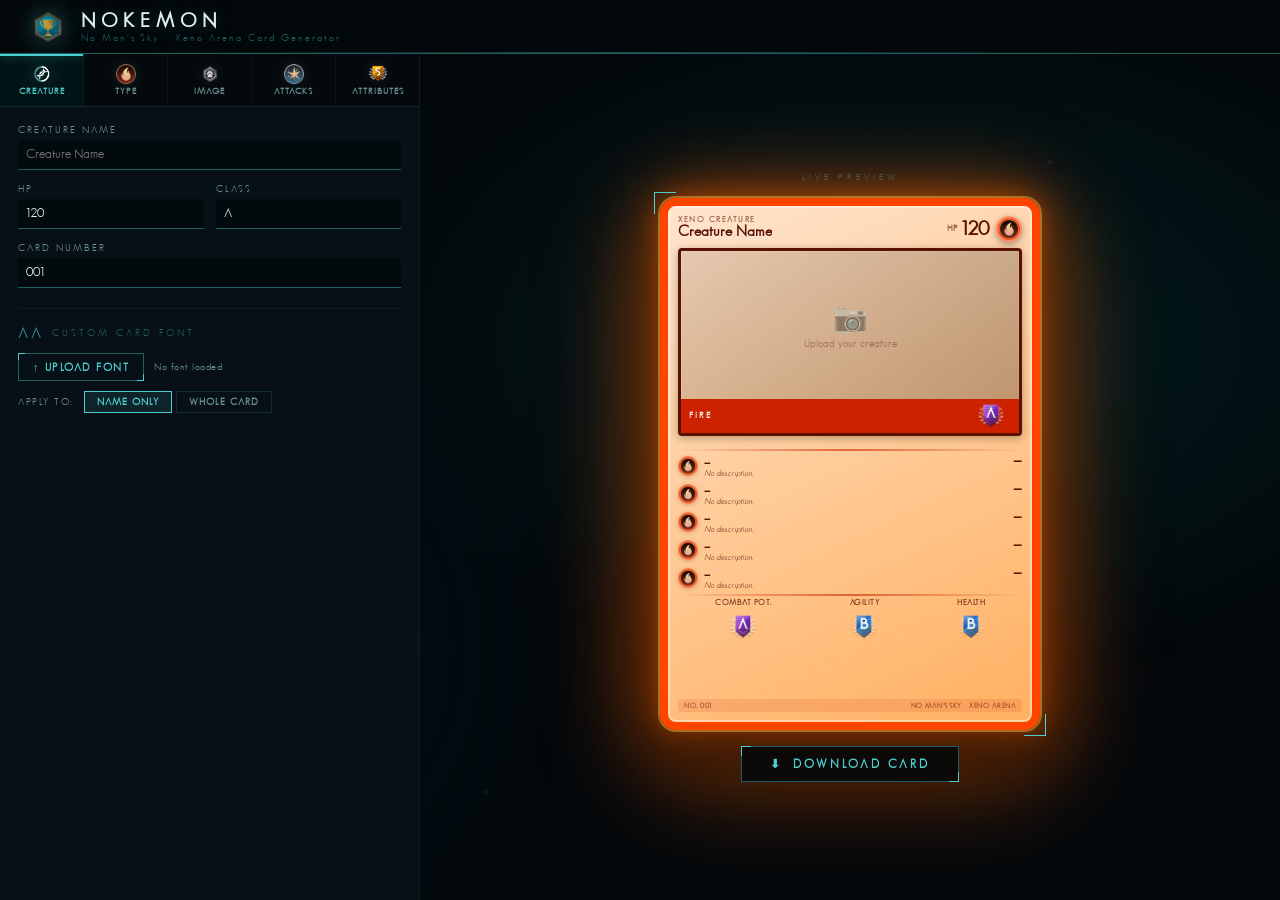
==== index.html @ 2300bbd3 "0.1 Release" ====
<!DOCTYPE html>
<html lang="en">

<head>
  <meta charset="UTF-8">
  <meta name="viewport" content="width=device-width, initial-scale=1.0">
  <title>Nokemon — NMS Xeno Arena Card Generator</title>
  <meta name="description"
    content="Generate custom Pokémon-style combat cards for No Man's Sky creatures. Inspired by the Xeno Arena update.">
  <link rel="icon" href="icons/logo.png" type="image/png">
  <link rel="stylesheet" href="style.css">
</head>

<body>

  <!-- ── Header ─────────────────────────────────────── -->
  <header class="app-header">
    <div class="header-inner">
      <div class="header-brand">
        <img src="icons/logo.png" alt="Nokemon Logo" class="brand-logo">
        <div class="brand-text">
          <h1 class="brand-title">NOKEMON</h1>
          <p class="brand-sub">No Man's Sky · Xeno Arena Card Generator</p>
        </div>
      </div>
    </div>
  </header>

  <!-- ── Main ──────────────────────────────────────── -->
  <main class="app-main">

    <!-- ========== LEFT: EDITOR ========== -->
    <div class="editor-area">

      <!-- NMS-style horizontal tab bar -->
      <nav class="editor-tabs" id="editor-tabs">
        <button class="tab-btn active" data-tab="info">
          <img src="icons/genes.png" alt="Creature" class="tab-icon"><span>Creature</span>
        </button>
        <button class="tab-btn" data-tab="type">
          <img src="icons/fire.avif" alt="Type" class="tab-icon"><span>Type</span>
        </button>
        <button class="tab-btn" data-tab="image">
          <img src="icons/paw.webp" alt="Image" class="tab-icon"><span>Image</span>
        </button>
        <button class="tab-btn" data-tab="attacks">
          <img src="icons/attack_normal.avif" alt="Attacks" class="tab-icon"><span>Attacks</span>
        </button>
        <button class="tab-btn" data-tab="attrs">
          <img src="classes/CLASS.S.webp" alt="Attributes" class="tab-icon"><span>Attributes</span>
        </button>
      </nav>

      <!-- Tab content area -->
      <div class="editor-content">

        <!-- ── TAB: Creature Info ── -->
        <div class="tab-panel active" id="tab-info">
          <div class="form-group">
            <label for="inp-name">Creature Name</label>
            <input type="text" id="inp-name" placeholder="Creature Name" maxlength="22">
          </div>
          <div class="form-row">
            <div class="form-group">
              <label for="inp-hp">HP</label>
              <input type="number" id="inp-hp" min="10" max="999" value="120">
            </div>
            <div class="form-group">
              <label for="inp-rarity">Class</label>
              <select id="inp-rarity">
                <option value="1">Cz</option>
                <option value="2">B</option>
                <option value="3" selected>A</option>
                <option value="4">S</option>
              </select>
            </div>
          </div>
          <div class="form-group">
            <label for="inp-number">Card Number</label>
            <input type="text" id="inp-number" placeholder="001" maxlength="6" value="001">
          </div>

          <!-- Custom Font -->
          <div class="font-section">
            <div class="font-section-title">
              <span>Aa</span> Custom Card Font
            </div>
            <div class="font-upload-row">
              <input type="file" id="inp-font" accept=".ttf,.otf,.woff,.woff2" hidden>
              <button class="font-upload-btn" id="btn-font-upload">
                ↑ Upload Font
              </button>
              <span class="font-name-display" id="font-name-display">No font loaded</span>
            </div>
            <div class="font-scope-row">
              <label class="font-scope-label">Apply to:</label>
              <div class="font-scope-btns">
                <button class="scope-btn active" data-scope="name" id="scope-name">Name only</button>
                <button class="scope-btn" data-scope="card" id="scope-card">Whole card</button>
              </div>
            </div>
            <button class="font-clear-btn" id="btn-font-clear" style="display:none">✕ Remove font</button>
          </div>
        </div>

        <!-- ── TAB: Type ── -->
        <div class="tab-panel" id="tab-type">
          <p class="tab-hint">Select the creature's environment type. This changes the card's color scheme.</p>
          <div class="type-grid" id="type-grid"><!-- filled by JS --></div>
        </div>

        <!-- ── TAB: Image & Flavor ── -->
        <div class="tab-panel" id="tab-image">
          <div class="image-drop-zone" id="image-drop-zone">
            <input type="file" id="inp-image" accept="image/*" hidden>
            <div class="drop-placeholder" id="drop-placeholder">
              <div class="drop-icon">📷</div>
              <p>Click to upload<br><span>JPG · PNG · WEBP</span></p>
            </div>
            <img id="drop-preview" class="drop-img-preview" style="display:none" alt="Creature">
          </div>
          <button class="btn-secondary" id="btn-remove-img" style="display:none; margin-top:8px">✕ Remove Image</button>

          <div class="form-row" id="art-style-row" style="display:none; margin-top:16px;">
            <div class="form-group" style="margin:0;">
              <label for="inp-img-style">Art Style</label>
              <select id="inp-img-style">
                <option value="normal">Normal (Cropped)</option>
                <option value="fit">Fit Whole Image</option>
                <option value="full">Full Card Art</option>
              </select>
            </div>
          </div>

          <div class="form-group" style="margin-top:16px">
            <label for="inp-flavor">Flavor Text</label>
            <textarea id="inp-flavor" rows="3" maxlength="110"
              placeholder="A creature of immense power, born from the cosmos..."></textarea>
            <div class="char-counter" id="flavor-counter">0 / 110</div>
          </div>
        </div>

        <!-- ── TAB: Attacks ── -->
        <div class="tab-panel" id="tab-attacks">
          <div id="attacks-editor"><!-- filled by JS --></div>
        </div>

        <!-- ── TAB: Attributes ── -->
        <div class="tab-panel" id="tab-attrs">
          <p class="tab-hint">Rate each attribute using the NMS class system.</p>
          <div id="attributes-editor"><!-- filled by JS --></div>
        </div>

      </div><!-- /editor-content -->
    </div><!-- /editor-area -->

    <!-- ========== RIGHT: PREVIEW ========== -->
    <section class="preview-panel">
      <div class="preview-sticky">
        <div class="preview-label">Live Preview</div>

        <div class="card-wrapper">
          <div class="card" id="card" data-type="fuego">
            <img id="card-full-bg" class="card-full-bg" src="" style="display:none" alt="">
            <div class="card-full-overlay"></div>
            <div class="card-shine"></div>

            <div class="card-header">
              <div class="card-name-block">
                <div class="card-stage">XENO CREATURE</div>
                <div class="card-name" id="prev-name">Creature Name</div>
              </div>
              <div class="card-hp-block">
                <span class="hp-label">HP</span>
                <span class="hp-value" id="prev-hp">120</span>
                <div class="card-type-badge" id="prev-type-icon">
                  <img src="icons/fire.avif" alt="FIRE" class="type-badge-img">
                </div>
              </div>
            </div>

            <div class="card-illus-frame">
              <div class="card-illus-inner" id="prev-illus">
                <div class="illus-empty">
                  <span>📷</span>
                  <p>Upload your creature</p>
                </div>
              </div>
              <div class="illus-caption">
                <span class="illus-type-tag" id="prev-type-tag">FIRE</span>
                <span class="illus-rarity-tag rating-a" id="prev-rarity-tag">A</span>
              </div>
            </div>

            <div class="card-flavor" id="prev-flavor">...
            </div>

            <div class="card-hr"></div>

            <div class="card-attacks" id="prev-attacks"><!-- filled by JS --></div>

            <div class="card-hr"></div>

            <div class="card-attrs">
              <div class="card-attr-item">
                <span class="attr-label">COMBAT POT.</span>
                <span class="attr-rating rating-a" id="prev-combat">A</span>
              </div>
              <div class="card-attr-item">
                <span class="attr-label">AGILITY</span>
                <span class="attr-rating rating-b" id="prev-agility">B</span>
              </div>
              <div class="card-attr-item">
                <span class="attr-label">HEALTH</span>
                <span class="attr-rating rating-b" id="prev-health">B</span>
              </div>
            </div>

            <div class="card-footer">
              <span class="footer-num">No. <span id="prev-num">001</span></span>
              <span class="footer-brand">NO MAN'S SKY · XENO ARENA</span>
            </div>

          </div>
        </div>

        <button class="btn-download" id="btn-download">
          <span>⬇</span> Download Card
        </button>
      </div>
    </section>

  </main>

  <script src="https://html2canvas.hertzen.com/dist/html2canvas.min.js"></script>
  <script src="assets.js"></script>
  <script src="script.js"></script>
</body>

</html>
---- style.css ----
/* ============================================================
   NOKEMON — NMS Xeno Arena Card Generator
   style.css
   ============================================================ */
@font-face {
  font-family: 'NMSGeo';
  src: url('NMSGeoSans_Kerned.ttf') format('truetype');
  font-weight: normal;
  font-style: normal;
}

/* NMSGeoSans is the sole font — no external imports needed */

*,
*::before,
*::after {
  box-sizing: border-box;
  margin: 0;
  padding: 0;
}

:root {
  --bg: #03080b;
  --panel: rgba(8, 18, 24, 0.92);
  --input-bg: rgba(4, 10, 14, 0.95);
  --row-hover: rgba(0, 200, 200, 0.04);
  --teal: #4dcfcf;
  --teal-dim: #1e6060;
  --teal-glow: rgba(77, 207, 207, 0.2);
  --gold: #d4a017;
  --white: #e0f0f0;
  --dim: #6a9090;
  --red: #cc3333;
  --orange: #d47820;
  --border: rgba(77, 207, 207, 0.15);
  --border2: rgba(77, 207, 207, 0.07);
}

html,
body {
  height: 100%;
  overflow: hidden;
  font-family: 'NMSGeo', sans-serif;
  background: var(--bg);
  color: var(--white);
}

/* ── Ambient background ───────────────────────────────── */
body::before {
  content: '';
  position: fixed;
  inset: 0;
  z-index: 0;
  pointer-events: none;
  background:
    radial-gradient(ellipse 65% 55% at 72% 38%, rgba(0, 70, 70, 0.35) 0%, transparent 70%),
    radial-gradient(ellipse 45% 65% at 18% 72%, rgba(0, 30, 55, 0.4) 0%, transparent 60%);
}

body::after {
  content: '';
  position: fixed;
  inset: 0;
  z-index: 0;
  pointer-events: none;
  background-image:
    radial-gradient(circle 2px at 14% 33%, rgba(77, 207, 207, 0.22) 0%, transparent 100%),
    radial-gradient(circle 3px at 82% 18%, rgba(77, 207, 207, 0.14) 0%, transparent 100%),
    radial-gradient(circle 2px at 60% 73%, rgba(212, 160, 23, 0.18) 0%, transparent 100%),
    radial-gradient(circle 4px at 38% 88%, rgba(77, 207, 207, 0.1) 0%, transparent 100%);
}

/* ══════════════════════════════════════════════════════════
   HEADER  (fixed, 54px)
   ══════════════════════════════════════════════════════════ */
.app-header {
  position: fixed;
  top: 0;
  left: 0;
  right: 0;
  height: 54px;
  z-index: 500;
  background: rgba(3, 8, 11, 0.97);
  border-bottom: 1px solid var(--teal-dim);
  backdrop-filter: blur(12px);
  display: flex;
  align-items: center;
}

.app-header::after {
  content: '';
  position: absolute;
  bottom: 0;
  left: 0;
  right: 0;
  height: 1px;
  background: linear-gradient(90deg, transparent 10%, var(--teal) 50%, transparent 90%);
  opacity: 0.35;
}

.header-inner {
  width: 100%;
  max-width: 1600px;
  margin: 0 auto;
  padding: 0 28px;
  display: flex;
  align-items: center;
  gap: 16px;
}

.header-brand {
  display: flex;
  align-items: center;
  gap: 14px;
}

.brand-logo {
  height: 36px;
  width: auto;
  object-fit: contain;
  filter: drop-shadow(0 0 12px rgba(77, 207, 207, 0.4));
  transition: transform 0.3s, filter 0.3s;
}

.brand-logo:hover {
  transform: scale(1.05);
  filter: drop-shadow(0 0 20px rgba(77, 207, 207, 0.7));
}

.brand-title {
  font-family: 'NMSGeo', sans-serif;
  font-size: 20px;
  font-weight: 900;
  letter-spacing: 6px;
  color: var(--white);
  text-shadow: 0 0 18px rgba(77, 207, 207, 0.3);
}

.brand-sub {
  font-family: 'NMSGeo', sans-serif;
  font-size: 10px;
  letter-spacing: 2px;
  color: var(--teal-dim);
  margin-top: 2px;
}

/* ══════════════════════════════════════════════════════════
   APP LAYOUT  — fills viewport below header, no scroll
   ══════════════════════════════════════════════════════════ */
.app-main {
  position: fixed;
  top: 54px;
  left: 0;
  right: 0;
  bottom: 0;
  display: grid;
  grid-template-columns: 420px 1fr;
  overflow: hidden;
  z-index: 1;
}

/* ══════════════════════════════════════════════════════════
   EDITOR AREA  (left column, full height)
   ══════════════════════════════════════════════════════════ */
.editor-area {
  display: flex;
  flex-direction: column;
  height: 100%;
  overflow: hidden;
  border-right: 1px solid var(--border2);
  background: var(--panel);
  backdrop-filter: blur(8px);
}

/* ── Tab Bar  (NMS nav style) ──────────────────────────── */
.editor-tabs {
  display: flex;
  flex-shrink: 0;
  background: rgba(3, 8, 11, 0.8);
  border-bottom: 1px solid var(--border);
}

.tab-btn {
  flex: 1;
  display: flex;
  flex-direction: column;
  align-items: center;
  gap: 3px;
  padding: 10px 4px;
  background: transparent;
  border: none;
  border-right: 1px solid var(--border2);
  color: var(--dim);
  cursor: pointer;
  font-family: 'NMSGeo', sans-serif;
  font-size: 9px;
  font-weight: 600;
  letter-spacing: 1px;
  text-transform: uppercase;
  position: relative;
  transition: background 0.15s, color 0.15s;
}

.tab-btn:last-child {
  border-right: none;
}

.tab-icon {
  width: 20px;
  height: 20px;
  object-fit: contain;
  filter: drop-shadow(0 0 6px rgba(255, 255, 255, 0.1));
  transition: filter 0.15s;
}

.tab-btn:hover .tab-icon {
  filter: brightness(1.2) drop-shadow(0 0 8px rgba(77, 207, 207, 0.3));
}

.tab-btn.active .tab-icon {
  filter: brightness(1.3) drop-shadow(0 0 10px rgba(77, 207, 207, 0.5));
}

/* Active top-bar indicator */
.tab-btn::after {
  content: '';
  position: absolute;
  top: 0;
  left: 0;
  right: 0;
  height: 2px;
  background: transparent;
  transition: background 0.2s, box-shadow 0.2s;
}

.tab-btn:hover {
  background: rgba(77, 207, 207, 0.04);
  color: var(--white);
}

.tab-btn.active {
  color: var(--teal);
  background: rgba(0, 50, 55, 0.25);
}

.tab-btn.active::after {
  background: var(--teal);
  box-shadow: 0 0 10px rgba(77, 207, 207, 0.6);
}

/* ── Tab content ───────────────────────────────────────── */
.editor-content {
  flex: 1;
  overflow-y: auto;
  overflow-x: hidden;
  padding: 0;
}

.editor-content::-webkit-scrollbar {
  width: 3px;
}

.editor-content::-webkit-scrollbar-track {
  background: transparent;
}

.editor-content::-webkit-scrollbar-thumb {
  background: var(--teal-dim);
}

.tab-panel {
  display: none;
  padding: 18px;
}

.tab-panel.active {
  display: block;
}

.tab-hint {
  font-size: 11px;
  color: var(--dim);
  line-height: 1.6;
  margin-bottom: 14px;
  letter-spacing: 0.3px;
}

/* ══════════════════════════════════════════════════════════
   FORM ELEMENTS
   ══════════════════════════════════════════════════════════ */
.form-group {
  display: flex;
  flex-direction: column;
  gap: 5px;
  margin-bottom: 14px;
}

.form-group:last-child {
  margin-bottom: 0;
}

.form-row {
  display: grid;
  grid-template-columns: 1fr 1fr;
  gap: 12px;
  margin-bottom: 14px;
}

.form-row .form-group {
  margin-bottom: 0;
}

label {
  font-family: 'NMSGeo', sans-serif;
  font-size: 10px;
  font-weight: 500;
  letter-spacing: 2px;
  text-transform: uppercase;
  color: var(--dim);
}

input[type="text"],
input[type="number"],
select,
textarea {
  background: var(--input-bg);
  border: none;
  border-bottom: 1px solid var(--teal-dim);
  color: var(--white);
  font-family: 'NMSGeo', sans-serif;
  font-size: 13px;
  padding: 8px;
  outline: none;
  width: 100%;
  transition: border-color 0.2s, background 0.2s;
  border-radius: 0;
  -webkit-appearance: none;
  appearance: none;
}

input:focus,
select:focus,
textarea:focus {
  border-bottom-color: var(--teal);
  background: rgba(0, 30, 35, 0.7);
}

select option {
  background: #040d10;
  color: var(--white);
}

textarea {
  resize: none;
}

.char-counter {
  font-family: 'NMSGeo', sans-serif;
  font-size: 9px;
  color: var(--teal-dim);
  text-align: right;
  margin-top: 2px;
}

/* ══════════════════════════════════════════════════════════
   CUSTOM FONT SECTION
   ══════════════════════════════════════════════════════════ */
.font-section {
  margin-top: 20px;
  border-top: 1px solid var(--border2);
  padding-top: 16px;
}

.font-section-title {
  font-family: 'NMSGeo', sans-serif;
  font-size: 10px;
  letter-spacing: 3px;
  text-transform: uppercase;
  color: var(--teal-dim);
  margin-bottom: 12px;
  display: flex;
  align-items: center;
  gap: 8px;
}

.font-section-title span {
  font-size: 16px;
  color: var(--teal);
  opacity: 0.7;
}

.font-upload-row {
  display: flex;
  align-items: center;
  gap: 10px;
  margin-bottom: 10px;
}

.font-upload-btn {
  flex-shrink: 0;
  padding: 7px 14px;
  background: transparent;
  border: 1px solid var(--teal-dim);
  color: var(--teal);
  font-family: 'NMSGeo', sans-serif;
  font-size: 11px;
  font-weight: 600;
  letter-spacing: 1.5px;
  text-transform: uppercase;
  cursor: pointer;
  transition: all 0.2s;
  position: relative;
}

.font-upload-btn::before,
.font-upload-btn::after {
  content: '';
  position: absolute;
  width: 7px;
  height: 7px;
}

.font-upload-btn::before {
  top: -1px;
  left: -1px;
  border-top: 1px solid var(--teal);
  border-left: 1px solid var(--teal);
}

.font-upload-btn::after {
  bottom: -1px;
  right: -1px;
  border-bottom: 1px solid var(--teal);
  border-right: 1px solid var(--teal);
}

.font-upload-btn:hover {
  background: rgba(77, 207, 207, 0.07);
  border-color: var(--teal);
  color: #6ff;
}

.font-name-display {
  font-family: 'NMSGeo', sans-serif;
  font-size: 10px;
  color: var(--dim);
  letter-spacing: 0.5px;
  overflow: hidden;
  text-overflow: ellipsis;
  white-space: nowrap;
  flex: 1;
}

.font-scope-row {
  display: flex;
  align-items: center;
  gap: 10px;
  margin-bottom: 10px;
}

.font-scope-label {
  font-family: 'NMSGeo', sans-serif;
  font-size: 10px;
  font-weight: 500;
  letter-spacing: 1.5px;
  text-transform: uppercase;
  color: var(--dim);
  flex-shrink: 0;
}

.font-scope-btns {
  display: flex;
  gap: 4px;
}

.scope-btn {
  padding: 5px 12px;
  background: transparent;
  border: 1px solid var(--border);
  color: var(--dim);
  font-family: 'NMSGeo', sans-serif;
  font-size: 10px;
  font-weight: 600;
  letter-spacing: 1px;
  text-transform: uppercase;
  cursor: pointer;
  transition: all 0.15s;
}

.scope-btn.active {
  background: rgba(77, 207, 207, 0.1);
  border-color: var(--teal);
  color: var(--teal);
}

.scope-btn:hover:not(.active) {
  background: rgba(77, 207, 207, 0.04);
  color: var(--white);
}

.font-clear-btn {
  width: 100%;
  background: transparent;
  border: none;
  border-bottom: 1px solid rgba(200, 50, 50, 0.35);
  color: rgba(180, 60, 60, 0.7);
  padding: 5px 0;
  font-family: 'NMSGeo', sans-serif;
  font-size: 10px;
  font-weight: 500;
  letter-spacing: 1.5px;
  text-transform: uppercase;
  text-align: left;
  cursor: pointer;
  transition: all 0.2s;
}

.font-clear-btn:hover {
  color: var(--red);
  border-bottom-color: var(--red);
}

/* ══════════════════════════════════════════════════════════
   TYPE GRID  (NMS tab style)
   ══════════════════════════════════════════════════════════ */
.type-grid {
  display: grid;
  grid-template-columns: repeat(4, 1fr);
  border: 1px solid var(--border2);
}

.type-btn {
  display: flex;
  flex-direction: column;
  align-items: center;
  gap: 4px;
  padding: 12px 4px;
  background: transparent;
  border: none;
  border-right: 1px solid var(--border2);
  color: var(--dim);
  cursor: pointer;
  font-family: 'NMSGeo', sans-serif;
  font-size: 9px;
  font-weight: 600;
  letter-spacing: 0.5px;
  text-transform: uppercase;
  position: relative;
  transition: background 0.15s, color 0.15s;
}

.type-btn:last-child,
.type-btn:nth-child(4) {
  border-right: none;
}

.type-btn:nth-child(n+5) {
  border-top: 1px solid var(--border2);
}

.type-btn:hover {
  background: rgba(77, 207, 207, 0.04);
  color: var(--white);
}

.type-emoji {
  font-size: 20px;
  line-height: 1;
}

/* Real icon images */
.type-icon-img {
  width: 28px;
  height: 28px;
  object-fit: contain;
  filter: drop-shadow(0 0 4px rgba(255, 255, 255, 0.2));
}

.type-badge-img {
  width: 20px;
  height: 20px;
  object-fit: contain;
  display: block;
}

.attack-type-img {
  width: 16px;
  height: 16px;
  object-fit: contain;
  display: block;
}

/* Class/Rating icon images */
.class-icon-btn {
  width: 28px;
  height: 28px;
  object-fit: contain;
  display: block;
  transition: filter 0.15s;
}

.class-icon-card {
  width: 28px;
  height: 28px;
  object-fit: contain;
  display: block;
}

.type-btn::after {
  content: '';
  position: absolute;
  top: 0;
  left: 0;
  right: 0;
  height: 2px;
  background: transparent;
  transition: background 0.2s;
}

.type-btn.active {
  color: #fff;
}

.type-btn[data-type="fuego"].active {
  background: rgba(200, 60, 0, 0.1);
}

.type-btn[data-type="fuego"].active::after {
  background: #FF4400;
  box-shadow: 0 0 8px rgba(255, 68, 0, 0.7);
}

.type-btn[data-type="tropical"].active {
  background: rgba(64, 160, 0, 0.1);
}

.type-btn[data-type="tropical"].active::after {
  background: #5DC000;
  box-shadow: 0 0 8px rgba(93, 192, 0, 0.7);
}

.type-btn[data-type="anomalo"].active {
  background: rgba(136, 48, 192, 0.1);
}

.type-btn[data-type="anomalo"].active::after {
  background: #9B30D0;
  box-shadow: 0 0 8px rgba(155, 48, 208, 0.7);
}

.type-btn[data-type="toxico"].active {
  background: rgba(192, 160, 0, 0.1);
}

.type-btn[data-type="toxico"].active::after {
  background: #D4B000;
  box-shadow: 0 0 8px rgba(212, 176, 0, 0.7);
}

.type-btn[data-type="radioactivo"].active {
  background: rgba(112, 170, 0, 0.1);
}

.type-btn[data-type="radioactivo"].active::after {
  background: #80BB00;
  box-shadow: 0 0 8px rgba(128, 187, 0, 0.7);
}

.type-btn[data-type="desierto"].active {
  background: rgba(144, 96, 48, 0.1);
}

.type-btn[data-type="desierto"].active::after {
  background: #9C6320;
  box-shadow: 0 0 8px rgba(156, 99, 32, 0.7);
}

.type-btn[data-type="hielo"].active {
  background: rgba(32, 144, 176, 0.1);
}

.type-btn[data-type="hielo"].active::after {
  background: #30B0CC;
  box-shadow: 0 0 8px rgba(48, 176, 204, 0.7);
}

.type-btn[data-type="mecanico"].active {
  background: rgba(24, 72, 160, 0.1);
}

.type-btn[data-type="mecanico"].active::after {
  background: #1A4AAF;
  box-shadow: 0 0 8px rgba(26, 74, 175, 0.7);
}

/* ══════════════════════════════════════════════════════════
   IMAGE UPLOAD
   ══════════════════════════════════════════════════════════ */
.image-drop-zone {
  border: 1px dashed var(--teal-dim);
  background: var(--input-bg);
  min-height: 160px;
  display: flex;
  align-items: center;
  justify-content: center;
  cursor: pointer;
  transition: all 0.2s;
  overflow: hidden;
  position: relative;
}

.image-drop-zone:hover {
  border-color: var(--teal);
  background: rgba(0, 30, 35, 0.6);
}

.image-drop-zone.drag-over {
  border-color: var(--teal);
  background: rgba(77, 207, 207, 0.06);
}

.drop-placeholder {
  text-align: center;
  color: var(--teal-dim);
  padding: 24px;
  font-family: 'NMSGeo', sans-serif;
}

.drop-icon {
  font-size: 32px;
  margin-bottom: 10px;
  opacity: 0.4;
}

.drop-placeholder p {
  font-size: 12px;
  line-height: 1.8;
  font-weight: 400;
}

.drop-placeholder span {
  font-size: 10px;
  opacity: 0.5;
  letter-spacing: 1px;
}

.drop-img-preview {
  width: 100%;
  height: 160px;
  object-fit: cover;
  display: block;
}

.btn-secondary {
  background: transparent;
  border: none;
  border-bottom: 1px solid rgba(200, 50, 50, 0.35);
  color: rgba(190, 70, 70, 0.7);
  padding: 6px 0;
  font-family: 'NMSGeo', sans-serif;
  font-size: 11px;
  font-weight: 500;
  letter-spacing: 1.5px;
  text-transform: uppercase;
  cursor: pointer;
  width: 100%;
  text-align: left;
  transition: all 0.2s;
}

.btn-secondary:hover {
  color: var(--red);
  border-bottom-color: var(--red);
}

/* ══════════════════════════════════════════════════════════
   ATTACKS  (NMS stat row style)
   ══════════════════════════════════════════════════════════ */
.attack-editor-row {
  border-bottom: 1px solid var(--border2);
  padding: 12px 0;
}

.attack-editor-row:last-child {
  border-bottom: none;
  padding-bottom: 0;
}

.attack-row-header {
  font-size: 9px;
  font-weight: 600;
  letter-spacing: 3px;
  color: var(--teal);
  text-transform: uppercase;
  margin-bottom: 8px;
  display: flex;
  align-items: center;
  gap: 8px;
}

.attack-row-header::after {
  content: '';
  flex: 1;
  height: 1px;
  background: linear-gradient(90deg, var(--teal-dim), transparent);
  opacity: 0.5;
}

.attack-fields {
  display: flex;
  flex-direction: column;
  gap: 8px;
}

.attack-type-name-dmg {
  display: grid;
  grid-template-columns: 85px 1fr 65px;
  gap: 10px;
}

/* ══════════════════════════════════════════════════════════
   ATTRIBUTES  (NMS CLASS badge)
   ══════════════════════════════════════════════════════════ */
.attr-editor-row {
  display: flex;
  align-items: center;
  justify-content: space-between;
  padding: 12px 0;
  border-bottom: 1px solid var(--border2);
}

.attr-editor-row:last-child {
  border-bottom: none;
}

.attr-ed-label {
  font-size: 12px;
  font-weight: 500;
  letter-spacing: 1px;
  color: var(--white);
  flex: 1;
  text-transform: uppercase;
}

.rating-btns {
  display: flex;
  gap: 5px;
}

.rating-btn {
  width: 40px;
  height: 40px;
  border: 1px solid rgba(255, 255, 255, 0.08);
  background: rgba(255, 255, 255, 0.03);
  cursor: pointer;
  transition: all 0.15s;
  border-radius: 2px;
  padding: 4px;
  display: flex;
  align-items: center;
  justify-content: center;
}

.rating-btn:hover .class-icon-btn {
  filter: brightness(1.4) drop-shadow(0 0 4px rgba(255, 255, 255, 0.4));
}

.rating-btn.active {
  border: 1px solid rgba(255, 255, 255, 0.4);
  background: rgba(255, 255, 255, 0.08);
  box-shadow: 0 0 12px rgba(255, 255, 255, 0.15);
}

/* Individual rating active states now handled by single .active class */
.rating-btn.active[data-rating="C"] {
  box-shadow: 0 0 8px rgba(75, 184, 88, 0.4);
}

.rating-btn.active[data-rating="B"] {
  box-shadow: 0 0 10px rgba(51, 102, 221, 0.5);
}

.rating-btn.active[data-rating="A"] {
  box-shadow: 0 0 10px rgba(200, 48, 200, 0.6);
}

.rating-btn.active[data-rating="S"] {
  box-shadow: 0 0 14px rgba(200, 144, 0, 0.5);
}

/* ══════════════════════════════════════════════════════════
   PREVIEW PANEL  (right column)
   ══════════════════════════════════════════════════════════ */
.preview-panel {
  display: flex;
  align-items: center;
  justify-content: center;
  height: 100%;
  overflow: hidden;
  padding: 24px;
  position: relative;
  z-index: 1;
}

.preview-sticky {
  display: flex;
  flex-direction: column;
  align-items: center;
  gap: 16px;
}

.preview-label {
  font-family: 'NMSGeo', sans-serif;
  font-size: 9px;
  letter-spacing: 4px;
  text-transform: uppercase;
  color: var(--teal-dim);
}

.card-wrapper {
  position: relative;
  transition: filter 0.4s;
}

.card-wrapper::before,
.card-wrapper::after {
  content: '';
  position: absolute;
  width: 22px;
  height: 22px;
  z-index: 10;
  pointer-events: none;
}

.card-wrapper::before {
  top: -6px;
  left: -6px;
  border-top: 1px solid var(--teal);
  border-left: 1px solid var(--teal);
}

.card-wrapper::after {
  bottom: -6px;
  right: -6px;
  border-bottom: 1px solid var(--teal);
  border-right: 1px solid var(--teal);
}

/* ══════════════════════════════════════════════════════════
   THE CARD  (Pokémon: 63×88mm → 380×532px)
   ══════════════════════════════════════════════════════════ */
.card {
  width: 380px;
  height: 532px;
  border-radius: 16px;
  position: relative;
  overflow: hidden;
  display: flex;
  flex-direction: column;
  padding: 10px;
  font-family: 'NMSGeo', sans-serif;
  cursor: default;
  transition: transform 0.3s ease, box-shadow 0.4s;
}

.card:hover {
  transform: perspective(900px) rotateY(3deg) rotateX(-2deg);
}

.card:hover .card-shine {
  opacity: 1;
}

/* ── Type tokens ──────────────────────────────────────── */
.card[data-type="fuego"] {
  --cp: #CC2200;
  --cbg1: #FFE4CC;
  --cbg2: #FFB060;
  --cborder: #FF4400;
  --cglow: rgba(255, 100, 0, .55);
  --ctext: #5C1000;
  --chr: #CC2200;
  --cbadge: #FF4400;
  --cfoot: rgba(204, 34, 0, .12);
  --ctag: #CC2200;
}

.card[data-type="tropical"] {
  --cp: #3D8A00;
  --cbg1: #EAFFD0;
  --cbg2: #A8E050;
  --cborder: #5DC000;
  --cglow: rgba(93, 192, 0, .55);
  --ctext: #1A4A00;
  --chr: #4A9800;
  --cbadge: #4A9800;
  --cfoot: rgba(61, 138, 0, .12);
  --ctag: #3D8A00;
}

.card[data-type="anomalo"] {
  --cp: #7B2FBE;
  --cbg1: #F2DCFF;
  --cbg2: #C070FF;
  --cborder: #9B30D0;
  --cglow: rgba(155, 48, 208, .55);
  --ctext: #3A0080;
  --chr: #7B2FBE;
  --cbadge: #8820C0;
  --cfoot: rgba(123, 47, 190, .12);
  --ctag: #7B2FBE;
}

.card[data-type="toxico"] {
  --cp: #B8A000;
  --cbg1: #FFFDE8;
  --cbg2: #FFE840;
  --cborder: #D4B000;
  --cglow: rgba(212, 176, 0, .55);
  --ctext: #5A4800;
  --chr: #B8A000;
  --cbadge: #C0A000;
  --cfoot: rgba(184, 160, 0, .12);
  --ctag: #B8A000;
}

.card[data-type="radioactivo"] {
  --cp: #5A8800;
  --cbg1: #F0FFE0;
  --cbg2: #C4E860;
  --cborder: #80BB00;
  --cglow: rgba(128, 187, 0, .55);
  --ctext: #2A4400;
  --chr: #5A8800;
  --cbadge: #628800;
  --cfoot: rgba(90, 136, 0, .12);
  --ctag: #5A8800;
}

.card[data-type="desierto"] {
  --cp: #7A4818;
  --cbg1: #FAF0E0;
  --cbg2: #D4A868;
  --cborder: #9C6320;
  --cglow: rgba(156, 99, 32, .55);
  --ctext: #3C2000;
  --chr: #8A5820;
  --cbadge: #8A5820;
  --cfoot: rgba(122, 72, 24, .12);
  --ctag: #7A4818;
}

.card[data-type="hielo"] {
  --cp: #1890B0;
  --cbg1: #E4FEFF;
  --cbg2: #88D8F0;
  --cborder: #30B0CC;
  --cglow: rgba(48, 176, 204, .55);
  --ctext: #003858;
  --chr: #1890B0;
  --cbadge: #1890B0;
  --cfoot: rgba(24, 144, 176, .12);
  --ctag: #1890B0;
}

.card[data-type="mecanico"] {
  --cp: #0A2878;
  --cbg1: #DCE8FF;
  --cbg2: #6890E0;
  --cborder: #1A4AAF;
  --cglow: rgba(26, 74, 175, .55);
  --ctext: #000830;
  --chr: #0A2878;
  --cbadge: #1040A0;
  --cfoot: rgba(10, 40, 120, .12);
  --ctag: #0A2878;
}

.card {
  background: linear-gradient(155deg, var(--cbg1) 0%, var(--cbg2) 100%);
  border: 8px solid var(--cborder);
  box-shadow:
    inset 0 0 0 2px rgba(255, 255, 255, 0.4),
    0 0 0 2px rgba(255, 215, 80, 0.4),
    0 0 30px var(--cglow),
    0 24px 64px rgba(0, 0, 0, 0.75);
}

.card-shine {
  position: absolute;
  inset: 0;
  background: linear-gradient(115deg, transparent 30%, rgba(255, 255, 255, .22) 50%, transparent 70%);
  opacity: 0;
  transition: opacity .3s;
  pointer-events: none;
  z-index: 10;
}

.card-full-bg {
  position: absolute;
  inset: 0;
  width: 100%;
  height: 100%;
  object-fit: cover;
  z-index: 0;
  pointer-events: none;
  border-radius: 10px;
}

.card-full-overlay {
  position: absolute;
  inset: 0;
  background: linear-gradient(to bottom, rgba(0, 0, 0, .6) 0%, rgba(0, 0, 0, .15) 30%, rgba(0, 0, 0, .65) 65%, rgba(0, 0, 0, 1) 100%);
  z-index: 0;
  pointer-events: none;
  opacity: 0;
  transition: opacity .3s;
  border-radius: 10px;
}

.card.is-full-art .card-full-overlay {
  opacity: 1;
}

.card.is-full-art .card-illus-frame {
  opacity: 0;
  pointer-events: none;
}

.card.is-full-art .card-hr {
  opacity: .35;
}

.card.is-full-art .attr-label {
  color: rgba(255, 255, 255, .9);
}

.card.is-full-art .card-flavor {
  color: rgba(255, 255, 255, .95);
}

.card.is-full-art .hp-label,
.card.is-full-art .card-stage,
.card.is-full-art .footer-num,
.card.is-full-art .footer-brand {
  color: rgba(255, 255, 255, .8);
}

.card.is-full-art .card-name,
.card.is-full-art .hp-value {
  color: #fff;
}

.card.is-full-art .attack-name {
  color: #fff;
}

.card.is-full-art .attack-dmg {
  color: #fff;
}

.card.is-full-art .attack-desc {
  color: rgba(255, 255, 255, .85);
}

.card::before {
  content: '';
  position: absolute;
  inset: 0;
  background-image: repeating-linear-gradient(45deg, rgba(255, 255, 255, .04) 0, rgba(255, 255, 255, .04) 1px, transparent 1px, transparent 8px);
  pointer-events: none;
  z-index: 0;
}

.card>*:not(.card-full-bg):not(.card-full-overlay):not(.card-shine) {
  position: relative;
  z-index: 1;
}

.card-header {
  display: flex;
  justify-content: space-between;
  align-items: flex-start;
  margin-bottom: 6px;
}

.card-stage {
  font-size: 7.5px;
  font-weight: 700;
  letter-spacing: 1.5px;
  color: var(--ctext);
  opacity: .65;
  text-transform: uppercase;
}

.card-name {
  font-family: 'NMSGeo', sans-serif;
  font-size: 15px;
  font-weight: 900;
  color: var(--ctext);
  line-height: 1.1;
  text-shadow: 0 1px 2px rgba(255, 255, 255, .5);
  white-space: nowrap;
  overflow: hidden;
  text-overflow: ellipsis;
  max-width: 195px;
}

.card-hp-block {
  display: flex;
  align-items: center;
  gap: 3px;
}

.hp-label {
  font-family: 'NMSGeo', sans-serif;
  font-size: 9px;
  font-weight: 700;
  color: var(--ctext);
  opacity: .65;
}

.hp-value {
  font-family: 'NMSGeo', sans-serif;
  font-size: 20px;
  font-weight: 900;
  color: var(--ctext);
  line-height: 1;
}

.card-type-badge {
  width: 26px;
  height: 26px;
  border-radius: 50%;
  background: var(--cbadge);
  border: 2px solid rgba(255, 255, 255, .4);
  display: flex;
  align-items: center;
  justify-content: center;
  font-size: 12px;
  box-shadow: 0 2px 6px rgba(0, 0, 0, .35);
  margin-left: 4px;
}

.card-illus-frame {
  border: 3px solid var(--ctext);
  border-radius: 4px;
  overflow: hidden;
  flex-shrink: 0;
  box-shadow: inset 0 0 0 1px rgba(255, 255, 255, .3), 0 2px 8px rgba(0, 0, 0, .3);
}

.card-illus-inner {
  width: 100%;
  height: 148px;
  background: linear-gradient(135deg, rgba(0, 0, 0, .1), rgba(0, 0, 0, .25));
  display: flex;
  align-items: center;
  justify-content: center;
  overflow: hidden;
}

.card-illus-inner img {
  width: 100%;
  height: 100%;
  object-fit: cover;
  display: block;
}

.illus-empty {
  text-align: center;
  color: var(--ctext);
  opacity: .4;
  font-size: 11px;
}

.illus-empty span {
  font-size: 28px;
  display: block;
  margin-bottom: 4px;
}

.illus-caption {
  display: flex;
  justify-content: space-between;
  align-items: center;
  background: var(--ctag);
  padding: 2px 8px;
}

.illus-type-tag {
  font-family: 'NMSGeo', sans-serif;
  font-size: 9px;
  font-weight: 700;
  letter-spacing: 2px;
  color: rgba(255, 255, 255, .9);
}

.illus-rarity-tag {
  font-family: 'NMSGeo', sans-serif;
  font-size: 10px;
  font-weight: 900;
  padding: 1px 6px;
  border-radius: 3px;
  line-height: 1.4;
}

.card-flavor {
  font-size: 9px;
  font-style: italic;
  color: var(--ctext);
  opacity: .75;
  text-align: center;
  padding: 5px 2px;
  line-height: 1.4;
}

.card-hr {
  height: 2px;
  background: linear-gradient(90deg, transparent, var(--chr), transparent);
  margin: 3px 0;
  opacity: .6;
}

.card-attacks {
  display: flex;
  flex-direction: column;
  gap: 3px;
}

.attack-row {
  display: grid;
  grid-template-columns: 20px 1fr auto;
  grid-template-rows: auto auto;
  column-gap: 6px;
  align-items: center;
}

.attack-icon {
  grid-row: 1/3;
  width: 20px;
  height: 20px;
  border-radius: 50%;
  background: var(--cbadge);
  border: 1.5px solid rgba(255, 255, 255, .35);
  display: flex;
  align-items: center;
  justify-content: center;
  font-size: 10px;
  align-self: center;
  box-shadow: 0 1px 4px rgba(0, 0, 0, .2);
  flex-shrink: 0;
}

.attack-name {
  font-family: 'NMSGeo', sans-serif;
  font-size: 10px;
  font-weight: 700;
  color: var(--ctext);
  letter-spacing: .3px;
  align-self: end;
  white-space: nowrap;
  overflow: hidden;
  text-overflow: ellipsis;
}

.attack-dmg {
  font-family: 'NMSGeo', sans-serif;
  font-size: 14px;
  font-weight: 900;
  color: var(--ctext);
  align-self: end;
  line-height: 1;
}

.attack-desc {
  grid-column: 2/4;
  font-size: 8.5px;
  font-style: italic;
  color: var(--ctext);
  opacity: .7;
  line-height: 1.3;
  white-space: nowrap;
  overflow: hidden;
  text-overflow: ellipsis;
}

.card-attrs {
  display: flex;
  justify-content: space-around;
  align-items: center;
  gap: 4px;
}

.card-attr-item {
  display: flex;
  flex-direction: column;
  align-items: center;
  gap: 6px;
}

.attr-label {
  font-size: 8px;
  font-weight: 700;
  letter-spacing: .5px;
  color: var(--ctext);
  opacity: .8;
  text-transform: uppercase;
}

.attr-rating {
  display: flex;
  align-items: center;
  justify-content: center;
  padding: 0;
}

.rating-c {
  background: linear-gradient(135deg, #2a2a2a, #1a1a1a);
  color: #ccc;
  border: 1px solid #666;
}

.rating-b {
  background: linear-gradient(135deg, #0d2a60, #071840);
  color: #88aaff;
  border: 1px solid #3366dd;
}

.rating-a {
  background: linear-gradient(135deg, #3a2200, #251600);
  color: #ffd060;
  border: 1px solid #c89000;
}

.rating-s {
  background: linear-gradient(135deg, #2a0030, #180028, #0d1030);
  color: #ff88ff;
  border: 1px solid #cc30cc;
  text-shadow: 0 0 8px rgba(255, 100, 255, .7);
}

.card-footer {
  display: flex;
  justify-content: space-between;
  align-items: center;
  background: var(--cfoot);
  border-radius: 3px;
  padding: 3px 6px;
  margin-top: auto;
}

.footer-num,
.footer-brand {
  font-family: 'NMSGeo', sans-serif;
  font-size: 7px;
  font-weight: 700;
  letter-spacing: .5px;
  color: var(--ctext);
  opacity: .55;
  text-transform: uppercase;
}

/* ══════════════════════════════════════════════════════════
   DOWNLOAD BUTTON
   ══════════════════════════════════════════════════════════ */
.btn-download {
  display: flex;
  align-items: center;
  gap: 10px;
  padding: 10px 28px;
  background: rgba(3, 8, 11, 0.85);
  border: 1px solid var(--teal-dim);
  color: var(--teal);
  font-family: 'NMSGeo', sans-serif;
  font-size: 12px;
  font-weight: 600;
  letter-spacing: 3px;
  text-transform: uppercase;
  cursor: pointer;
  transition: all .2s;
  position: relative;
  backdrop-filter: blur(4px);
}

.btn-download::before {
  content: '';
  position: absolute;
  top: -1px;
  left: -1px;
  width: 10px;
  height: 10px;
  border-top: 1px solid var(--teal);
  border-left: 1px solid var(--teal);
}

.btn-download::after {
  content: '';
  position: absolute;
  bottom: -1px;
  right: -1px;
  width: 10px;
  height: 10px;
  border-bottom: 1px solid var(--teal);
  border-right: 1px solid var(--teal);
}

.btn-download:hover {
  background: rgba(0, 40, 45, .9);
  border-color: var(--teal);
  color: #5fffff;
  box-shadow: 0 0 20px rgba(77, 207, 207, .2);
}

.btn-download:active {
  transform: scale(.98);
}

.btn-download.loading {
  opacity: .5;
  cursor: not-allowed;
  pointer-events: none;
}

/* Html2Canvas Fixes */
.card.exporting .card-shine,
.card.exporting::before {
  display: none !important;
}

.card.exporting,
.card.exporting * {
  box-shadow: none !important;
  text-shadow: none !important;
  filter: none !important;
}
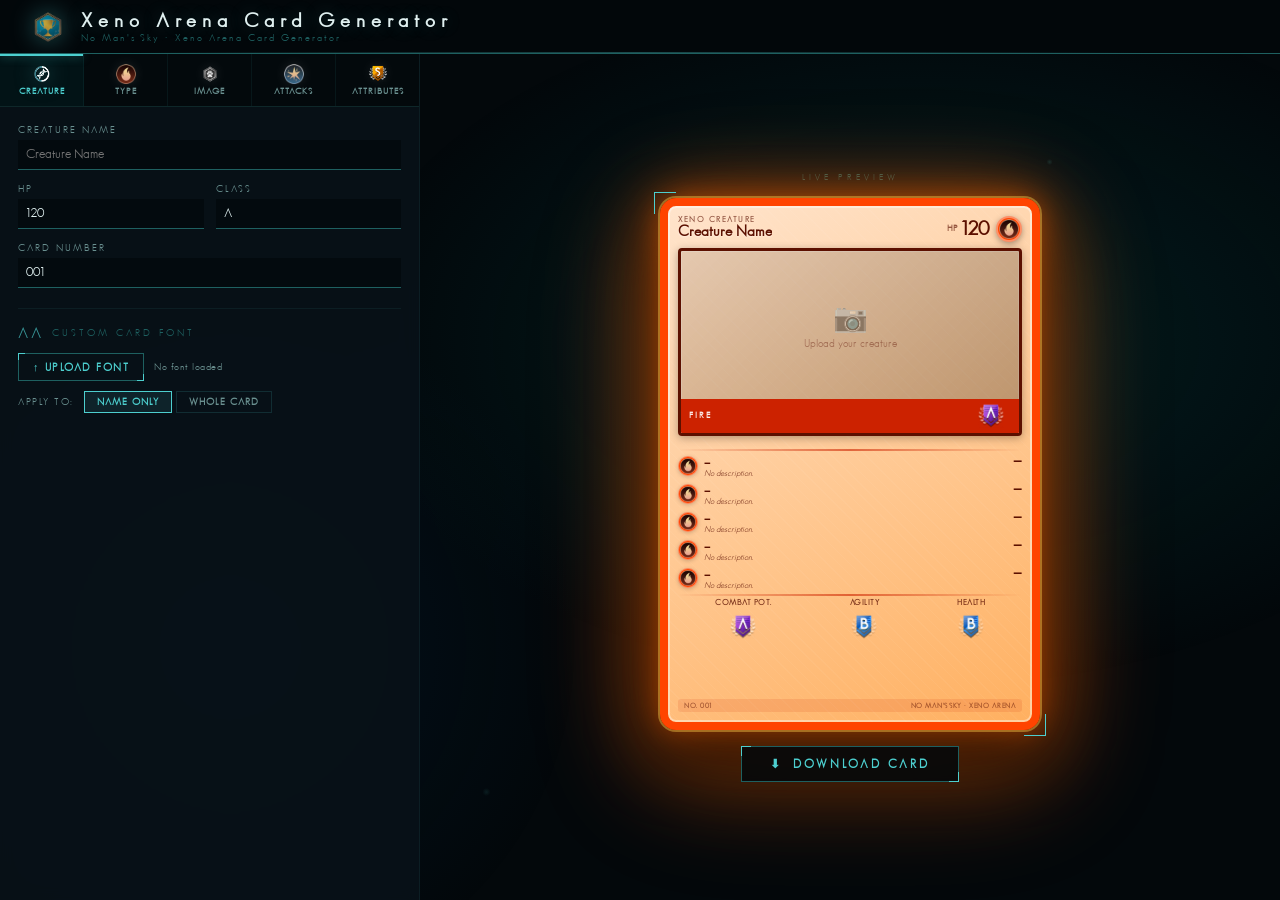
==== commit 311cf552: "Update title and brand name in index.html" ====
--- a/index.html
+++ b/index.html
@@ -4,7 +4,7 @@
 <head>
   <meta charset="UTF-8">
   <meta name="viewport" content="width=device-width, initial-scale=1.0">
-  <title>Nokemon — NMS Xeno Arena Card Generator</title>
+  <title>Xeno Arena Card Generator</title>
   <meta name="description"
     content="Generate custom Pokémon-style combat cards for No Man's Sky creatures. Inspired by the Xeno Arena update.">
   <link rel="icon" href="icons/logo.png" type="image/png">
@@ -19,7 +19,7 @@
       <div class="header-brand">
         <img src="icons/logo.png" alt="Nokemon Logo" class="brand-logo">
         <div class="brand-text">
-          <h1 class="brand-title">NOKEMON</h1>
+          <h1 class="brand-title">Xeno Arena Card Generator</h1>
           <p class="brand-sub">No Man's Sky · Xeno Arena Card Generator</p>
         </div>
       </div>
@@ -237,4 +237,4 @@
   <script src="script.js"></script>
 </body>
 
-</html>+</html>
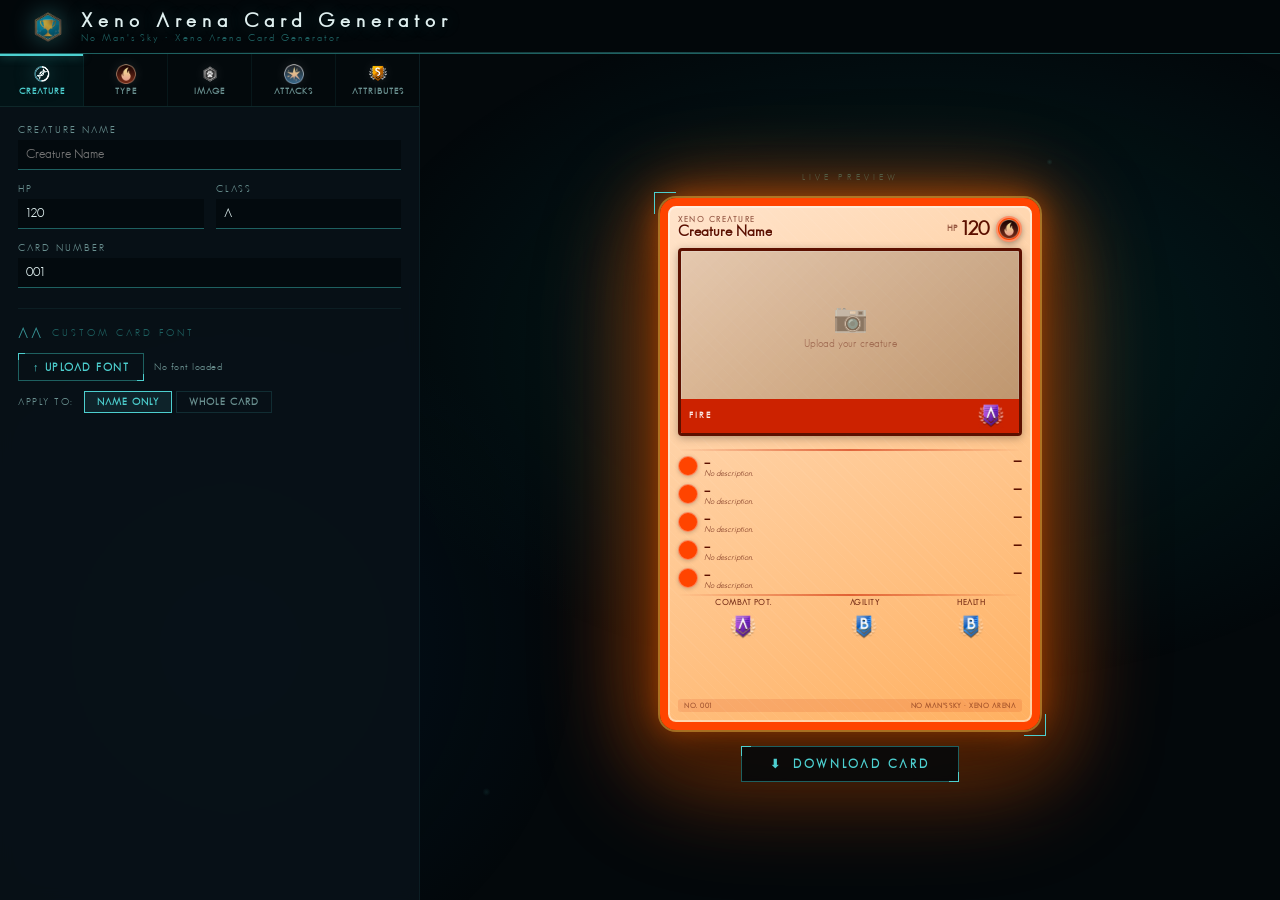
==== commit b468568f: "Re-added improved files" ====
--- a/index.html
+++ b/index.html
@@ -1,6 +1,5 @@
-<!DOCTYPE html>
+﻿<!DOCTYPE html>
 <html lang="en">
-
 <head>
   <meta charset="UTF-8">
   <meta name="viewport" content="width=device-width, initial-scale=1.0">
@@ -10,10 +9,7 @@
   <link rel="icon" href="icons/logo.png" type="image/png">
   <link rel="stylesheet" href="style.css">
 </head>
-
 <body>
-
-  <!-- ── Header ─────────────────────────────────────── -->
   <header class="app-header">
     <div class="header-inner">
       <div class="header-brand">
@@ -25,14 +21,8 @@
       </div>
     </div>
   </header>
-
-  <!-- ── Main ──────────────────────────────────────── -->
   <main class="app-main">
-
-    <!-- ========== LEFT: EDITOR ========== -->
     <div class="editor-area">
-
-      <!-- NMS-style horizontal tab bar -->
       <nav class="editor-tabs" id="editor-tabs">
         <button class="tab-btn active" data-tab="info">
           <img src="icons/genes.png" alt="Creature" class="tab-icon"><span>Creature</span>
@@ -50,11 +40,7 @@
           <img src="classes/CLASS.S.webp" alt="Attributes" class="tab-icon"><span>Attributes</span>
         </button>
       </nav>
-
-      <!-- Tab content area -->
       <div class="editor-content">
-
-        <!-- ── TAB: Creature Info ── -->
         <div class="tab-panel active" id="tab-info">
           <div class="form-group">
             <label for="inp-name">Creature Name</label>
@@ -79,8 +65,6 @@
             <label for="inp-number">Card Number</label>
             <input type="text" id="inp-number" placeholder="001" maxlength="6" value="001">
           </div>
-
-          <!-- Custom Font -->
           <div class="font-section">
             <div class="font-section-title">
               <span>Aa</span> Custom Card Font
@@ -102,14 +86,10 @@
             <button class="font-clear-btn" id="btn-font-clear" style="display:none">✕ Remove font</button>
           </div>
         </div>
-
-        <!-- ── TAB: Type ── -->
         <div class="tab-panel" id="tab-type">
           <p class="tab-hint">Select the creature's environment type. This changes the card's color scheme.</p>
-          <div class="type-grid" id="type-grid"><!-- filled by JS --></div>
+          <div class="type-grid" id="type-grid"></div>
         </div>
-
-        <!-- ── TAB: Image & Flavor ── -->
         <div class="tab-panel" id="tab-image">
           <div class="image-drop-zone" id="image-drop-zone">
             <input type="file" id="inp-image" accept="image/*" hidden>
@@ -120,7 +100,6 @@
             <img id="drop-preview" class="drop-img-preview" style="display:none" alt="Creature">
           </div>
           <button class="btn-secondary" id="btn-remove-img" style="display:none; margin-top:8px">✕ Remove Image</button>
-
           <div class="form-row" id="art-style-row" style="display:none; margin-top:16px;">
             <div class="form-group" style="margin:0;">
               <label for="inp-img-style">Art Style</label>
@@ -131,7 +110,6 @@
               </select>
             </div>
           </div>
-
           <div class="form-group" style="margin-top:16px">
             <label for="inp-flavor">Flavor Text</label>
             <textarea id="inp-flavor" rows="3" maxlength="110"
@@ -139,32 +117,23 @@
             <div class="char-counter" id="flavor-counter">0 / 110</div>
           </div>
         </div>
-
-        <!-- ── TAB: Attacks ── -->
         <div class="tab-panel" id="tab-attacks">
-          <div id="attacks-editor"><!-- filled by JS --></div>
+          <div id="attacks-editor"></div>
         </div>
-
-        <!-- ── TAB: Attributes ── -->
         <div class="tab-panel" id="tab-attrs">
           <p class="tab-hint">Rate each attribute using the NMS class system.</p>
-          <div id="attributes-editor"><!-- filled by JS --></div>
+          <div id="attributes-editor"></div>
         </div>
-
-      </div><!-- /editor-content -->
-    </div><!-- /editor-area -->
-
-    <!-- ========== RIGHT: PREVIEW ========== -->
+      </div>
+    </div>
     <section class="preview-panel">
       <div class="preview-sticky">
         <div class="preview-label">Live Preview</div>
-
         <div class="card-wrapper">
-          <div class="card" id="card" data-type="fuego">
+          <div class="card" id="card" data-type="fire">
             <img id="card-full-bg" class="card-full-bg" src="" style="display:none" alt="">
             <div class="card-full-overlay"></div>
             <div class="card-shine"></div>
-
             <div class="card-header">
               <div class="card-name-block">
                 <div class="card-stage">XENO CREATURE</div>
@@ -178,7 +147,6 @@
                 </div>
               </div>
             </div>
-
             <div class="card-illus-frame">
               <div class="card-illus-inner" id="prev-illus">
                 <div class="illus-empty">
@@ -191,16 +159,11 @@
                 <span class="illus-rarity-tag rating-a" id="prev-rarity-tag">A</span>
               </div>
             </div>
-
             <div class="card-flavor" id="prev-flavor">...
             </div>
-
             <div class="card-hr"></div>
-
-            <div class="card-attacks" id="prev-attacks"><!-- filled by JS --></div>
-
+            <div class="card-attacks" id="prev-attacks"></div>
             <div class="card-hr"></div>
-
             <div class="card-attrs">
               <div class="card-attr-item">
                 <span class="attr-label">COMBAT POT.</span>
@@ -215,26 +178,20 @@
                 <span class="attr-rating rating-b" id="prev-health">B</span>
               </div>
             </div>
-
             <div class="card-footer">
               <span class="footer-num">No. <span id="prev-num">001</span></span>
               <span class="footer-brand">NO MAN'S SKY · XENO ARENA</span>
             </div>
-
           </div>
         </div>
-
         <button class="btn-download" id="btn-download">
           <span>⬇</span> Download Card
         </button>
       </div>
     </section>
-
   </main>
-
   <script src="https://html2canvas.hertzen.com/dist/html2canvas.min.js"></script>
   <script src="assets.js"></script>
   <script src="script.js"></script>
 </body>
-
-</html>
+</html>
--- a/style.css
+++ b/style.css
@@ -1,16 +1,9 @@
-/* ============================================================
-   NOKEMON — NMS Xeno Arena Card Generator
-   style.css
-   ============================================================ */
-@font-face {
+﻿@font-face {
   font-family: 'NMSGeo';
   src: url('NMSGeoSans_Kerned.ttf') format('truetype');
   font-weight: normal;
   font-style: normal;
 }
-
-/* NMSGeoSans is the sole font — no external imports needed */
-
 *,
 *::before,
 *::after {
@@ -18,7 +11,6 @@
   margin: 0;
   padding: 0;
 }
-
 :root {
   --bg: #03080b;
   --panel: rgba(8, 18, 24, 0.92);
@@ -35,7 +27,6 @@
   --border: rgba(77, 207, 207, 0.15);
   --border2: rgba(77, 207, 207, 0.07);
 }
-
 html,
 body {
   height: 100%;
@@ -44,8 +35,6 @@
   background: var(--bg);
   color: var(--white);
 }
-
-/* ── Ambient background ───────────────────────────────── */
 body::before {
   content: '';
   position: fixed;
@@ -56,7 +45,6 @@
     radial-gradient(ellipse 65% 55% at 72% 38%, rgba(0, 70, 70, 0.35) 0%, transparent 70%),
     radial-gradient(ellipse 45% 65% at 18% 72%, rgba(0, 30, 55, 0.4) 0%, transparent 60%);
 }
-
 body::after {
   content: '';
   position: fixed;
@@ -69,10 +57,6 @@
     radial-gradient(circle 2px at 60% 73%, rgba(212, 160, 23, 0.18) 0%, transparent 100%),
     radial-gradient(circle 4px at 38% 88%, rgba(77, 207, 207, 0.1) 0%, transparent 100%);
 }
-
-/* ══════════════════════════════════════════════════════════
-   HEADER  (fixed, 54px)
-   ══════════════════════════════════════════════════════════ */
 .app-header {
   position: fixed;
   top: 0;
@@ -86,7 +70,6 @@
   display: flex;
   align-items: center;
 }
-
 .app-header::after {
   content: '';
   position: absolute;
@@ -97,7 +80,6 @@
   background: linear-gradient(90deg, transparent 10%, var(--teal) 50%, transparent 90%);
   opacity: 0.35;
 }
-
 .header-inner {
   width: 100%;
   max-width: 1600px;
@@ -107,13 +89,11 @@
   align-items: center;
   gap: 16px;
 }
-
 .header-brand {
   display: flex;
   align-items: center;
   gap: 14px;
 }
-
 .brand-logo {
   height: 36px;
   width: auto;
@@ -121,12 +101,10 @@
   filter: drop-shadow(0 0 12px rgba(77, 207, 207, 0.4));
   transition: transform 0.3s, filter 0.3s;
 }
-
 .brand-logo:hover {
   transform: scale(1.05);
   filter: drop-shadow(0 0 20px rgba(77, 207, 207, 0.7));
 }
-
 .brand-title {
   font-family: 'NMSGeo', sans-serif;
   font-size: 20px;
@@ -135,7 +113,6 @@
   color: var(--white);
   text-shadow: 0 0 18px rgba(77, 207, 207, 0.3);
 }
-
 .brand-sub {
   font-family: 'NMSGeo', sans-serif;
   font-size: 10px;
@@ -143,10 +120,6 @@
   color: var(--teal-dim);
   margin-top: 2px;
 }
-
-/* ══════════════════════════════════════════════════════════
-   APP LAYOUT  — fills viewport below header, no scroll
-   ══════════════════════════════════════════════════════════ */
 .app-main {
   position: fixed;
   top: 54px;
@@ -158,10 +131,6 @@
   overflow: hidden;
   z-index: 1;
 }
-
-/* ══════════════════════════════════════════════════════════
-   EDITOR AREA  (left column, full height)
-   ══════════════════════════════════════════════════════════ */
 .editor-area {
   display: flex;
   flex-direction: column;
@@ -171,15 +140,12 @@
   background: var(--panel);
   backdrop-filter: blur(8px);
 }
-
-/* ── Tab Bar  (NMS nav style) ──────────────────────────── */
 .editor-tabs {
   display: flex;
   flex-shrink: 0;
   background: rgba(3, 8, 11, 0.8);
   border-bottom: 1px solid var(--border);
 }
-
 .tab-btn {
   flex: 1;
   display: flex;
@@ -200,11 +166,9 @@
   position: relative;
   transition: background 0.15s, color 0.15s;
 }
-
 .tab-btn:last-child {
   border-right: none;
 }
-
 .tab-icon {
   width: 20px;
   height: 20px;
@@ -212,16 +176,12 @@
   filter: drop-shadow(0 0 6px rgba(255, 255, 255, 0.1));
   transition: filter 0.15s;
 }
-
 .tab-btn:hover .tab-icon {
   filter: brightness(1.2) drop-shadow(0 0 8px rgba(77, 207, 207, 0.3));
 }
-
 .tab-btn.active .tab-icon {
   filter: brightness(1.3) drop-shadow(0 0 10px rgba(77, 207, 207, 0.5));
 }
-
-/* Active top-bar indicator */
 .tab-btn::after {
   content: '';
   position: absolute;
@@ -232,51 +192,40 @@
   background: transparent;
   transition: background 0.2s, box-shadow 0.2s;
 }
-
 .tab-btn:hover {
   background: rgba(77, 207, 207, 0.04);
   color: var(--white);
 }
-
 .tab-btn.active {
   color: var(--teal);
   background: rgba(0, 50, 55, 0.25);
 }
-
 .tab-btn.active::after {
   background: var(--teal);
   box-shadow: 0 0 10px rgba(77, 207, 207, 0.6);
 }
-
-/* ── Tab content ───────────────────────────────────────── */
 .editor-content {
   flex: 1;
   overflow-y: auto;
   overflow-x: hidden;
   padding: 0;
 }
-
 .editor-content::-webkit-scrollbar {
   width: 3px;
 }
-
 .editor-content::-webkit-scrollbar-track {
   background: transparent;
 }
-
 .editor-content::-webkit-scrollbar-thumb {
   background: var(--teal-dim);
 }
-
 .tab-panel {
   display: none;
   padding: 18px;
 }
-
 .tab-panel.active {
   display: block;
 }
-
 .tab-hint {
   font-size: 11px;
   color: var(--dim);
@@ -284,32 +233,24 @@
   margin-bottom: 14px;
   letter-spacing: 0.3px;
 }
-
-/* ══════════════════════════════════════════════════════════
-   FORM ELEMENTS
-   ══════════════════════════════════════════════════════════ */
 .form-group {
   display: flex;
   flex-direction: column;
   gap: 5px;
   margin-bottom: 14px;
 }
-
 .form-group:last-child {
   margin-bottom: 0;
 }
-
 .form-row {
   display: grid;
   grid-template-columns: 1fr 1fr;
   gap: 12px;
   margin-bottom: 14px;
 }
-
 .form-row .form-group {
   margin-bottom: 0;
 }
-
 label {
   font-family: 'NMSGeo', sans-serif;
   font-size: 10px;
@@ -318,7 +259,6 @@
   text-transform: uppercase;
   color: var(--dim);
 }
-
 input[type="text"],
 input[type="number"],
 select,
@@ -337,23 +277,19 @@
   -webkit-appearance: none;
   appearance: none;
 }
-
 input:focus,
 select:focus,
 textarea:focus {
   border-bottom-color: var(--teal);
   background: rgba(0, 30, 35, 0.7);
 }
-
 select option {
   background: #040d10;
   color: var(--white);
 }
-
 textarea {
   resize: none;
 }
-
 .char-counter {
   font-family: 'NMSGeo', sans-serif;
   font-size: 9px;
@@ -361,16 +297,11 @@
   text-align: right;
   margin-top: 2px;
 }
-
-/* ══════════════════════════════════════════════════════════
-   CUSTOM FONT SECTION
-   ══════════════════════════════════════════════════════════ */
 .font-section {
   margin-top: 20px;
   border-top: 1px solid var(--border2);
   padding-top: 16px;
 }
-
 .font-section-title {
   font-family: 'NMSGeo', sans-serif;
   font-size: 10px;
@@ -382,20 +313,17 @@
   align-items: center;
   gap: 8px;
 }
-
 .font-section-title span {
   font-size: 16px;
   color: var(--teal);
   opacity: 0.7;
 }
-
 .font-upload-row {
   display: flex;
   align-items: center;
   gap: 10px;
   margin-bottom: 10px;
 }
-
 .font-upload-btn {
   flex-shrink: 0;
   padding: 7px 14px;
@@ -411,7 +339,6 @@
   transition: all 0.2s;
   position: relative;
 }
-
 .font-upload-btn::before,
 .font-upload-btn::after {
   content: '';
@@ -419,27 +346,23 @@
   width: 7px;
   height: 7px;
 }
-
 .font-upload-btn::before {
   top: -1px;
   left: -1px;
   border-top: 1px solid var(--teal);
   border-left: 1px solid var(--teal);
 }
-
 .font-upload-btn::after {
   bottom: -1px;
   right: -1px;
   border-bottom: 1px solid var(--teal);
   border-right: 1px solid var(--teal);
 }
-
 .font-upload-btn:hover {
   background: rgba(77, 207, 207, 0.07);
   border-color: var(--teal);
   color: #6ff;
 }
-
 .font-name-display {
   font-family: 'NMSGeo', sans-serif;
   font-size: 10px;
@@ -450,14 +373,12 @@
   white-space: nowrap;
   flex: 1;
 }
-
 .font-scope-row {
   display: flex;
   align-items: center;
   gap: 10px;
   margin-bottom: 10px;
 }
-
 .font-scope-label {
   font-family: 'NMSGeo', sans-serif;
   font-size: 10px;
@@ -467,12 +388,10 @@
   color: var(--dim);
   flex-shrink: 0;
 }
-
 .font-scope-btns {
   display: flex;
   gap: 4px;
 }
-
 .scope-btn {
   padding: 5px 12px;
   background: transparent;
@@ -486,18 +405,15 @@
   cursor: pointer;
   transition: all 0.15s;
 }
-
 .scope-btn.active {
   background: rgba(77, 207, 207, 0.1);
   border-color: var(--teal);
   color: var(--teal);
 }
-
 .scope-btn:hover:not(.active) {
   background: rgba(77, 207, 207, 0.04);
   color: var(--white);
 }
-
 .font-clear-btn {
   width: 100%;
   background: transparent;
@@ -514,21 +430,15 @@
   cursor: pointer;
   transition: all 0.2s;
 }
-
 .font-clear-btn:hover {
   color: var(--red);
   border-bottom-color: var(--red);
 }
-
-/* ══════════════════════════════════════════════════════════
-   TYPE GRID  (NMS tab style)
-   ══════════════════════════════════════════════════════════ */
 .type-grid {
   display: grid;
   grid-template-columns: repeat(4, 1fr);
   border: 1px solid var(--border2);
 }
-
 .type-btn {
   display: flex;
   flex-direction: column;
@@ -548,49 +458,39 @@
   position: relative;
   transition: background 0.15s, color 0.15s;
 }
-
 .type-btn:last-child,
 .type-btn:nth-child(4) {
   border-right: none;
 }
-
 .type-btn:nth-child(n+5) {
   border-top: 1px solid var(--border2);
 }
-
 .type-btn:hover {
   background: rgba(77, 207, 207, 0.04);
   color: var(--white);
 }
-
 .type-emoji {
   font-size: 20px;
   line-height: 1;
 }
-
-/* Real icon images */
 .type-icon-img {
   width: 28px;
   height: 28px;
   object-fit: contain;
   filter: drop-shadow(0 0 4px rgba(255, 255, 255, 0.2));
 }
-
 .type-badge-img {
   width: 20px;
   height: 20px;
   object-fit: contain;
   display: block;
 }
-
 .attack-type-img {
   width: 16px;
   height: 16px;
   object-fit: contain;
   display: block;
 }
-
-/* Class/Rating icon images */
 .class-icon-btn {
   width: 28px;
   height: 28px;
@@ -598,14 +498,12 @@
   display: block;
   transition: filter 0.15s;
 }
-
 .class-icon-card {
   width: 28px;
   height: 28px;
   object-fit: contain;
   display: block;
 }
-
 .type-btn::after {
   content: '';
   position: absolute;
@@ -616,86 +514,65 @@
   background: transparent;
   transition: background 0.2s;
 }
-
 .type-btn.active {
   color: #fff;
 }
-
-.type-btn[data-type="fuego"].active {
+.type-btn[data-type="fire"].active {
   background: rgba(200, 60, 0, 0.1);
 }
-
-.type-btn[data-type="fuego"].active::after {
+.type-btn[data-type="fire"].active::after {
   background: #FF4400;
   box-shadow: 0 0 8px rgba(255, 68, 0, 0.7);
 }
-
 .type-btn[data-type="tropical"].active {
   background: rgba(64, 160, 0, 0.1);
 }
-
 .type-btn[data-type="tropical"].active::after {
   background: #5DC000;
   box-shadow: 0 0 8px rgba(93, 192, 0, 0.7);
 }
-
-.type-btn[data-type="anomalo"].active {
+.type-btn[data-type="anomalous"].active {
   background: rgba(136, 48, 192, 0.1);
 }
-
-.type-btn[data-type="anomalo"].active::after {
+.type-btn[data-type="anomalous"].active::after {
   background: #9B30D0;
   box-shadow: 0 0 8px rgba(155, 48, 208, 0.7);
 }
-
-.type-btn[data-type="toxico"].active {
+.type-btn[data-type="toxic"].active {
   background: rgba(192, 160, 0, 0.1);
 }
-
-.type-btn[data-type="toxico"].active::after {
+.type-btn[data-type="toxic"].active::after {
   background: #D4B000;
   box-shadow: 0 0 8px rgba(212, 176, 0, 0.7);
 }
-
-.type-btn[data-type="radioactivo"].active {
+.type-btn[data-type="radioactive"].active {
   background: rgba(112, 170, 0, 0.1);
 }
-
-.type-btn[data-type="radioactivo"].active::after {
+.type-btn[data-type="radioactive"].active::after {
   background: #80BB00;
   box-shadow: 0 0 8px rgba(128, 187, 0, 0.7);
 }
-
-.type-btn[data-type="desierto"].active {
+.type-btn[data-type="desert"].active {
   background: rgba(144, 96, 48, 0.1);
 }
-
-.type-btn[data-type="desierto"].active::after {
+.type-btn[data-type="desert"].active::after {
   background: #9C6320;
   box-shadow: 0 0 8px rgba(156, 99, 32, 0.7);
 }
-
-.type-btn[data-type="hielo"].active {
+.type-btn[data-type="ice"].active {
   background: rgba(32, 144, 176, 0.1);
 }
-
-.type-btn[data-type="hielo"].active::after {
+.type-btn[data-type="ice"].active::after {
   background: #30B0CC;
   box-shadow: 0 0 8px rgba(48, 176, 204, 0.7);
 }
-
-.type-btn[data-type="mecanico"].active {
+.type-btn[data-type="mechanical"].active {
   background: rgba(24, 72, 160, 0.1);
 }
-
-.type-btn[data-type="mecanico"].active::after {
+.type-btn[data-type="mechanical"].active::after {
   background: #1A4AAF;
   box-shadow: 0 0 8px rgba(26, 74, 175, 0.7);
 }
-
-/* ══════════════════════════════════════════════════════════
-   IMAGE UPLOAD
-   ══════════════════════════════════════════════════════════ */
 .image-drop-zone {
   border: 1px dashed var(--teal-dim);
   background: var(--input-bg);
@@ -708,49 +585,41 @@
   overflow: hidden;
   position: relative;
 }
-
 .image-drop-zone:hover {
   border-color: var(--teal);
   background: rgba(0, 30, 35, 0.6);
 }
-
 .image-drop-zone.drag-over {
   border-color: var(--teal);
   background: rgba(77, 207, 207, 0.06);
 }
-
 .drop-placeholder {
   text-align: center;
   color: var(--teal-dim);
   padding: 24px;
   font-family: 'NMSGeo', sans-serif;
 }
-
 .drop-icon {
   font-size: 32px;
   margin-bottom: 10px;
   opacity: 0.4;
 }
-
 .drop-placeholder p {
   font-size: 12px;
   line-height: 1.8;
   font-weight: 400;
 }
-
 .drop-placeholder span {
   font-size: 10px;
   opacity: 0.5;
   letter-spacing: 1px;
 }
-
 .drop-img-preview {
   width: 100%;
   height: 160px;
   object-fit: cover;
   display: block;
 }
-
 .btn-secondary {
   background: transparent;
   border: none;
@@ -767,25 +636,18 @@
   text-align: left;
   transition: all 0.2s;
 }
-
 .btn-secondary:hover {
   color: var(--red);
   border-bottom-color: var(--red);
 }
-
-/* ══════════════════════════════════════════════════════════
-   ATTACKS  (NMS stat row style)
-   ══════════════════════════════════════════════════════════ */
 .attack-editor-row {
   border-bottom: 1px solid var(--border2);
   padding: 12px 0;
 }
-
 .attack-editor-row:last-child {
   border-bottom: none;
   padding-bottom: 0;
 }
-
 .attack-row-header {
   font-size: 9px;
   font-weight: 600;
@@ -797,7 +659,6 @@
   align-items: center;
   gap: 8px;
 }
-
 .attack-row-header::after {
   content: '';
   flex: 1;
@@ -805,22 +666,16 @@
   background: linear-gradient(90deg, var(--teal-dim), transparent);
   opacity: 0.5;
 }
-
 .attack-fields {
   display: flex;
   flex-direction: column;
   gap: 8px;
 }
-
 .attack-type-name-dmg {
   display: grid;
   grid-template-columns: 85px 1fr 65px;
   gap: 10px;
 }
-
-/* ══════════════════════════════════════════════════════════
-   ATTRIBUTES  (NMS CLASS badge)
-   ══════════════════════════════════════════════════════════ */
 .attr-editor-row {
   display: flex;
   align-items: center;
@@ -828,11 +683,9 @@
   padding: 12px 0;
   border-bottom: 1px solid var(--border2);
 }
-
 .attr-editor-row:last-child {
   border-bottom: none;
 }
-
 .attr-ed-label {
   font-size: 12px;
   font-weight: 500;
@@ -841,12 +694,10 @@
   flex: 1;
   text-transform: uppercase;
 }
-
 .rating-btns {
   display: flex;
   gap: 5px;
 }
-
 .rating-btn {
   width: 40px;
   height: 40px;
@@ -860,37 +711,26 @@
   align-items: center;
   justify-content: center;
 }
-
 .rating-btn:hover .class-icon-btn {
   filter: brightness(1.4) drop-shadow(0 0 4px rgba(255, 255, 255, 0.4));
 }
-
 .rating-btn.active {
   border: 1px solid rgba(255, 255, 255, 0.4);
   background: rgba(255, 255, 255, 0.08);
   box-shadow: 0 0 12px rgba(255, 255, 255, 0.15);
 }
-
-/* Individual rating active states now handled by single .active class */
 .rating-btn.active[data-rating="C"] {
   box-shadow: 0 0 8px rgba(75, 184, 88, 0.4);
 }
-
 .rating-btn.active[data-rating="B"] {
   box-shadow: 0 0 10px rgba(51, 102, 221, 0.5);
 }
-
 .rating-btn.active[data-rating="A"] {
   box-shadow: 0 0 10px rgba(200, 48, 200, 0.6);
 }
-
 .rating-btn.active[data-rating="S"] {
   box-shadow: 0 0 14px rgba(200, 144, 0, 0.5);
 }
-
-/* ══════════════════════════════════════════════════════════
-   PREVIEW PANEL  (right column)
-   ══════════════════════════════════════════════════════════ */
 .preview-panel {
   display: flex;
   align-items: center;
@@ -901,14 +741,12 @@
   position: relative;
   z-index: 1;
 }
-
 .preview-sticky {
   display: flex;
   flex-direction: column;
   align-items: center;
   gap: 16px;
 }
-
 .preview-label {
   font-family: 'NMSGeo', sans-serif;
   font-size: 9px;
@@ -916,12 +754,10 @@
   text-transform: uppercase;
   color: var(--teal-dim);
 }
-
 .card-wrapper {
   position: relative;
   transition: filter 0.4s;
 }
-
 .card-wrapper::before,
 .card-wrapper::after {
   content: '';
@@ -931,24 +767,18 @@
   z-index: 10;
   pointer-events: none;
 }
-
 .card-wrapper::before {
   top: -6px;
   left: -6px;
   border-top: 1px solid var(--teal);
   border-left: 1px solid var(--teal);
 }
-
 .card-wrapper::after {
   bottom: -6px;
   right: -6px;
   border-bottom: 1px solid var(--teal);
   border-right: 1px solid var(--teal);
 }
-
-/* ══════════════════════════════════════════════════════════
-   THE CARD  (Pokémon: 63×88mm → 380×532px)
-   ══════════════════════════════════════════════════════════ */
 .card {
   width: 380px;
   height: 532px;
@@ -962,17 +792,13 @@
   cursor: default;
   transition: transform 0.3s ease, box-shadow 0.4s;
 }
-
 .card:hover {
   transform: perspective(900px) rotateY(3deg) rotateX(-2deg);
 }
-
 .card:hover .card-shine {
   opacity: 1;
 }
-
-/* ── Type tokens ──────────────────────────────────────── */
-.card[data-type="fuego"] {
+.card[data-type="fire"] {
   --cp: #CC2200;
   --cbg1: #FFE4CC;
   --cbg2: #FFB060;
@@ -984,7 +810,6 @@
   --cfoot: rgba(204, 34, 0, .12);
   --ctag: #CC2200;
 }
-
 .card[data-type="tropical"] {
   --cp: #3D8A00;
   --cbg1: #EAFFD0;
@@ -997,8 +822,7 @@
   --cfoot: rgba(61, 138, 0, .12);
   --ctag: #3D8A00;
 }
-
-.card[data-type="anomalo"] {
+.card[data-type="anomalous"] {
   --cp: #7B2FBE;
   --cbg1: #F2DCFF;
   --cbg2: #C070FF;
@@ -1010,8 +834,7 @@
   --cfoot: rgba(123, 47, 190, .12);
   --ctag: #7B2FBE;
 }
-
-.card[data-type="toxico"] {
+.card[data-type="toxic"] {
   --cp: #B8A000;
   --cbg1: #FFFDE8;
   --cbg2: #FFE840;
@@ -1023,8 +846,7 @@
   --cfoot: rgba(184, 160, 0, .12);
   --ctag: #B8A000;
 }
-
-.card[data-type="radioactivo"] {
+.card[data-type="radioactive"] {
   --cp: #5A8800;
   --cbg1: #F0FFE0;
   --cbg2: #C4E860;
@@ -1036,8 +858,7 @@
   --cfoot: rgba(90, 136, 0, .12);
   --ctag: #5A8800;
 }
-
-.card[data-type="desierto"] {
+.card[data-type="desert"] {
   --cp: #7A4818;
   --cbg1: #FAF0E0;
   --cbg2: #D4A868;
@@ -1049,8 +870,7 @@
   --cfoot: rgba(122, 72, 24, .12);
   --ctag: #7A4818;
 }
-
-.card[data-type="hielo"] {
+.card[data-type="ice"] {
   --cp: #1890B0;
   --cbg1: #E4FEFF;
   --cbg2: #88D8F0;
@@ -1062,8 +882,7 @@
   --cfoot: rgba(24, 144, 176, .12);
   --ctag: #1890B0;
 }
-
-.card[data-type="mecanico"] {
+.card[data-type="mechanical"] {
   --cp: #0A2878;
   --cbg1: #DCE8FF;
   --cbg2: #6890E0;
@@ -1075,7 +894,6 @@
   --cfoot: rgba(10, 40, 120, .12);
   --ctag: #0A2878;
 }
-
 .card {
   background: linear-gradient(155deg, var(--cbg1) 0%, var(--cbg2) 100%);
   border: 8px solid var(--cborder);
@@ -1085,7 +903,6 @@
     0 0 30px var(--cglow),
     0 24px 64px rgba(0, 0, 0, 0.75);
 }
-
 .card-shine {
   position: absolute;
   inset: 0;
@@ -1095,7 +912,6 @@
   pointer-events: none;
   z-index: 10;
 }
-
 .card-full-bg {
   position: absolute;
   inset: 0;
@@ -1106,7 +922,6 @@
   pointer-events: none;
   border-radius: 10px;
 }
-
 .card-full-overlay {
   position: absolute;
   inset: 0;
@@ -1117,52 +932,41 @@
   transition: opacity .3s;
   border-radius: 10px;
 }
-
 .card.is-full-art .card-full-overlay {
   opacity: 1;
 }
-
 .card.is-full-art .card-illus-frame {
   opacity: 0;
   pointer-events: none;
 }
-
 .card.is-full-art .card-hr {
   opacity: .35;
 }
-
 .card.is-full-art .attr-label {
   color: rgba(255, 255, 255, .9);
 }
-
 .card.is-full-art .card-flavor {
   color: rgba(255, 255, 255, .95);
 }
-
 .card.is-full-art .hp-label,
 .card.is-full-art .card-stage,
 .card.is-full-art .footer-num,
 .card.is-full-art .footer-brand {
   color: rgba(255, 255, 255, .8);
 }
-
 .card.is-full-art .card-name,
 .card.is-full-art .hp-value {
   color: #fff;
 }
-
 .card.is-full-art .attack-name {
   color: #fff;
 }
-
 .card.is-full-art .attack-dmg {
   color: #fff;
 }
-
 .card.is-full-art .attack-desc {
   color: rgba(255, 255, 255, .85);
 }
-
 .card::before {
   content: '';
   position: absolute;
@@ -1171,19 +975,16 @@
   pointer-events: none;
   z-index: 0;
 }
-
 .card>*:not(.card-full-bg):not(.card-full-overlay):not(.card-shine) {
   position: relative;
   z-index: 1;
 }
-
 .card-header {
   display: flex;
   justify-content: space-between;
   align-items: flex-start;
   margin-bottom: 6px;
 }
-
 .card-stage {
   font-size: 7.5px;
   font-weight: 700;
@@ -1192,7 +993,6 @@
   opacity: .65;
   text-transform: uppercase;
 }
-
 .card-name {
   font-family: 'NMSGeo', sans-serif;
   font-size: 15px;
@@ -1205,13 +1005,11 @@
   text-overflow: ellipsis;
   max-width: 195px;
 }
-
 .card-hp-block {
   display: flex;
   align-items: center;
   gap: 3px;
 }
-
 .hp-label {
   font-family: 'NMSGeo', sans-serif;
   font-size: 9px;
@@ -1219,7 +1017,6 @@
   color: var(--ctext);
   opacity: .65;
 }
-
 .hp-value {
   font-family: 'NMSGeo', sans-serif;
   font-size: 20px;
@@ -1227,7 +1024,6 @@
   color: var(--ctext);
   line-height: 1;
 }
-
 .card-type-badge {
   width: 26px;
   height: 26px;
@@ -1241,7 +1037,6 @@
   box-shadow: 0 2px 6px rgba(0, 0, 0, .35);
   margin-left: 4px;
 }
-
 .card-illus-frame {
   border: 3px solid var(--ctext);
   border-radius: 4px;
@@ -1249,7 +1044,6 @@
   flex-shrink: 0;
   box-shadow: inset 0 0 0 1px rgba(255, 255, 255, .3), 0 2px 8px rgba(0, 0, 0, .3);
 }
-
 .card-illus-inner {
   width: 100%;
   height: 148px;
@@ -1259,27 +1053,23 @@
   justify-content: center;
   overflow: hidden;
 }
-
 .card-illus-inner img {
   width: 100%;
   height: 100%;
   object-fit: cover;
   display: block;
 }
-
 .illus-empty {
   text-align: center;
   color: var(--ctext);
   opacity: .4;
   font-size: 11px;
 }
-
 .illus-empty span {
   font-size: 28px;
   display: block;
   margin-bottom: 4px;
 }
-
 .illus-caption {
   display: flex;
   justify-content: space-between;
@@ -1287,7 +1077,6 @@
   background: var(--ctag);
   padding: 2px 8px;
 }
-
 .illus-type-tag {
   font-family: 'NMSGeo', sans-serif;
   font-size: 9px;
@@ -1295,7 +1084,6 @@
   letter-spacing: 2px;
   color: rgba(255, 255, 255, .9);
 }
-
 .illus-rarity-tag {
   font-family: 'NMSGeo', sans-serif;
   font-size: 10px;
@@ -1304,7 +1092,6 @@
   border-radius: 3px;
   line-height: 1.4;
 }
-
 .card-flavor {
   font-size: 9px;
   font-style: italic;
@@ -1314,20 +1101,17 @@
   padding: 5px 2px;
   line-height: 1.4;
 }
-
 .card-hr {
   height: 2px;
   background: linear-gradient(90deg, transparent, var(--chr), transparent);
   margin: 3px 0;
   opacity: .6;
 }
-
 .card-attacks {
   display: flex;
   flex-direction: column;
   gap: 3px;
 }
-
 .attack-row {
   display: grid;
   grid-template-columns: 20px 1fr auto;
@@ -1335,7 +1119,6 @@
   column-gap: 6px;
   align-items: center;
 }
-
 .attack-icon {
   grid-row: 1/3;
   width: 20px;
@@ -1351,7 +1134,6 @@
   box-shadow: 0 1px 4px rgba(0, 0, 0, .2);
   flex-shrink: 0;
 }
-
 .attack-name {
   font-family: 'NMSGeo', sans-serif;
   font-size: 10px;
@@ -1363,7 +1145,6 @@
   overflow: hidden;
   text-overflow: ellipsis;
 }
-
 .attack-dmg {
   font-family: 'NMSGeo', sans-serif;
   font-size: 14px;
@@ -1372,7 +1153,6 @@
   align-self: end;
   line-height: 1;
 }
-
 .attack-desc {
   grid-column: 2/4;
   font-size: 8.5px;
@@ -1384,21 +1164,18 @@
   overflow: hidden;
   text-overflow: ellipsis;
 }
-
 .card-attrs {
   display: flex;
   justify-content: space-around;
   align-items: center;
   gap: 4px;
 }
-
 .card-attr-item {
   display: flex;
   flex-direction: column;
   align-items: center;
   gap: 6px;
 }
-
 .attr-label {
   font-size: 8px;
   font-weight: 700;
@@ -1407,39 +1184,33 @@
   opacity: .8;
   text-transform: uppercase;
 }
-
 .attr-rating {
   display: flex;
   align-items: center;
   justify-content: center;
   padding: 0;
 }
-
 .rating-c {
   background: linear-gradient(135deg, #2a2a2a, #1a1a1a);
   color: #ccc;
   border: 1px solid #666;
 }
-
 .rating-b {
   background: linear-gradient(135deg, #0d2a60, #071840);
   color: #88aaff;
   border: 1px solid #3366dd;
 }
-
 .rating-a {
   background: linear-gradient(135deg, #3a2200, #251600);
   color: #ffd060;
   border: 1px solid #c89000;
 }
-
 .rating-s {
   background: linear-gradient(135deg, #2a0030, #180028, #0d1030);
   color: #ff88ff;
   border: 1px solid #cc30cc;
   text-shadow: 0 0 8px rgba(255, 100, 255, .7);
 }
-
 .card-footer {
   display: flex;
   justify-content: space-between;
@@ -1449,7 +1220,6 @@
   padding: 3px 6px;
   margin-top: auto;
 }
-
 .footer-num,
 .footer-brand {
   font-family: 'NMSGeo', sans-serif;
@@ -1460,10 +1230,6 @@
   opacity: .55;
   text-transform: uppercase;
 }
-
-/* ══════════════════════════════════════════════════════════
-   DOWNLOAD BUTTON
-   ══════════════════════════════════════════════════════════ */
 .btn-download {
   display: flex;
   align-items: center;
@@ -1482,7 +1248,6 @@
   position: relative;
   backdrop-filter: blur(4px);
 }
-
 .btn-download::before {
   content: '';
   position: absolute;
@@ -1493,7 +1258,6 @@
   border-top: 1px solid var(--teal);
   border-left: 1px solid var(--teal);
 }
-
 .btn-download::after {
   content: '';
   position: absolute;
@@ -1504,30 +1268,24 @@
   border-bottom: 1px solid var(--teal);
   border-right: 1px solid var(--teal);
 }
-
 .btn-download:hover {
   background: rgba(0, 40, 45, .9);
   border-color: var(--teal);
   color: #5fffff;
   box-shadow: 0 0 20px rgba(77, 207, 207, .2);
 }
-
 .btn-download:active {
   transform: scale(.98);
 }
-
 .btn-download.loading {
   opacity: .5;
   cursor: not-allowed;
   pointer-events: none;
 }
-
-/* Html2Canvas Fixes */
 .card.exporting .card-shine,
 .card.exporting::before {
   display: none !important;
 }
-
 .card.exporting,
 .card.exporting * {
   box-shadow: none !important;
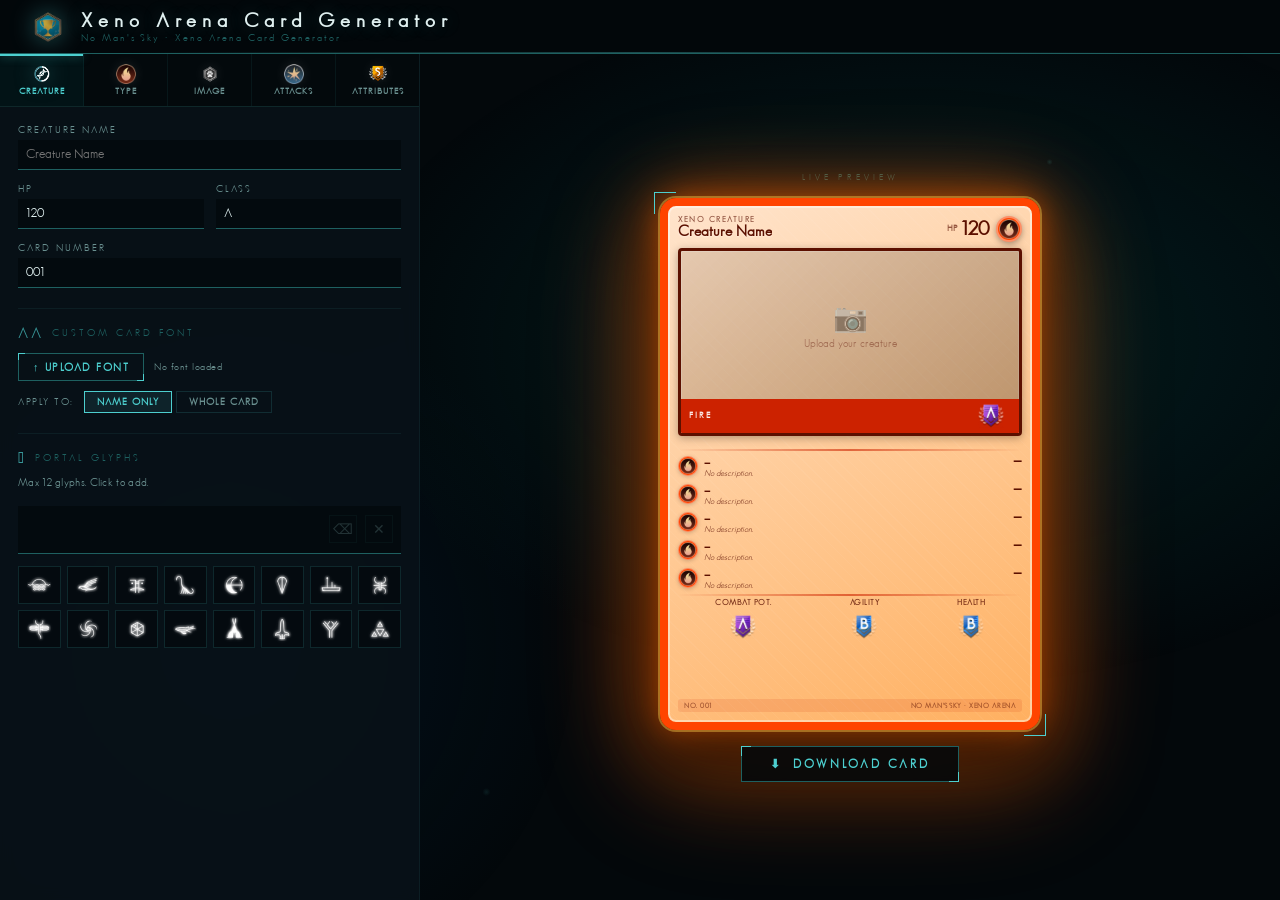
==== commit df5c69ef: "0.2 release" ====
--- a/index.html
+++ b/index.html
@@ -1,4 +1,4 @@
-﻿<!DOCTYPE html>
+<!DOCTYPE html>
 <html lang="en">
 <head>
   <meta charset="UTF-8">
@@ -85,6 +85,20 @@
             </div>
             <button class="font-clear-btn" id="btn-font-clear" style="display:none">✕ Remove font</button>
           </div>
+          <div class="glyph-section">
+            <div class="glyph-section-title">
+              <span>𖣘</span> Portal Glyphs
+            </div>
+            <p class="tab-hint" style="margin-top:0;">Max 12 glyphs. Click to add.</p>
+            <div class="glyph-input-display">
+              <div class="glyph-sequence" id="glyph-sequence"></div>
+              <button class="btn-icon" id="btn-glyph-backspace" title="Remove Last" disabled>⌫</button>
+              <button class="btn-icon" id="btn-glyph-clear" title="Clear All" disabled>✕</button>
+            </div>
+            <div class="glyph-picker" id="glyph-picker">
+              <!-- Glyph buttons injected by JS -->
+            </div>
+          </div>
         </div>
         <div class="tab-panel" id="tab-type">
           <p class="tab-hint">Select the creature's environment type. This changes the card's color scheme.</p>
@@ -178,6 +192,9 @@
                 <span class="attr-rating rating-b" id="prev-health">B</span>
               </div>
             </div>
+            <div class="card-glyphs" id="prev-glyphs" style="display: none;">
+              <!-- Glyphs injected here -->
+            </div>
             <div class="card-footer">
               <span class="footer-num">No. <span id="prev-num">001</span></span>
               <span class="footer-brand">NO MAN'S SKY · XENO ARENA</span>
--- a/style.css
+++ b/style.css
@@ -1,9 +1,10 @@
-﻿@font-face {
+@font-face {
   font-family: 'NMSGeo';
   src: url('NMSGeoSans_Kerned.ttf') format('truetype');
   font-weight: normal;
   font-style: normal;
 }
+
 *,
 *::before,
 *::after {
@@ -11,6 +12,7 @@
   margin: 0;
   padding: 0;
 }
+
 :root {
   --bg: #03080b;
   --panel: rgba(8, 18, 24, 0.92);
@@ -27,6 +29,7 @@
   --border: rgba(77, 207, 207, 0.15);
   --border2: rgba(77, 207, 207, 0.07);
 }
+
 html,
 body {
   height: 100%;
@@ -35,6 +38,7 @@
   background: var(--bg);
   color: var(--white);
 }
+
 body::before {
   content: '';
   position: fixed;
@@ -45,6 +49,7 @@
     radial-gradient(ellipse 65% 55% at 72% 38%, rgba(0, 70, 70, 0.35) 0%, transparent 70%),
     radial-gradient(ellipse 45% 65% at 18% 72%, rgba(0, 30, 55, 0.4) 0%, transparent 60%);
 }
+
 body::after {
   content: '';
   position: fixed;
@@ -57,6 +62,7 @@
     radial-gradient(circle 2px at 60% 73%, rgba(212, 160, 23, 0.18) 0%, transparent 100%),
     radial-gradient(circle 4px at 38% 88%, rgba(77, 207, 207, 0.1) 0%, transparent 100%);
 }
+
 .app-header {
   position: fixed;
   top: 0;
@@ -70,6 +76,7 @@
   display: flex;
   align-items: center;
 }
+
 .app-header::after {
   content: '';
   position: absolute;
@@ -80,6 +87,7 @@
   background: linear-gradient(90deg, transparent 10%, var(--teal) 50%, transparent 90%);
   opacity: 0.35;
 }
+
 .header-inner {
   width: 100%;
   max-width: 1600px;
@@ -89,11 +97,13 @@
   align-items: center;
   gap: 16px;
 }
+
 .header-brand {
   display: flex;
   align-items: center;
   gap: 14px;
 }
+
 .brand-logo {
   height: 36px;
   width: auto;
@@ -101,10 +111,12 @@
   filter: drop-shadow(0 0 12px rgba(77, 207, 207, 0.4));
   transition: transform 0.3s, filter 0.3s;
 }
+
 .brand-logo:hover {
   transform: scale(1.05);
   filter: drop-shadow(0 0 20px rgba(77, 207, 207, 0.7));
 }
+
 .brand-title {
   font-family: 'NMSGeo', sans-serif;
   font-size: 20px;
@@ -113,6 +125,7 @@
   color: var(--white);
   text-shadow: 0 0 18px rgba(77, 207, 207, 0.3);
 }
+
 .brand-sub {
   font-family: 'NMSGeo', sans-serif;
   font-size: 10px;
@@ -120,6 +133,7 @@
   color: var(--teal-dim);
   margin-top: 2px;
 }
+
 .app-main {
   position: fixed;
   top: 54px;
@@ -131,6 +145,7 @@
   overflow: hidden;
   z-index: 1;
 }
+
 .editor-area {
   display: flex;
   flex-direction: column;
@@ -140,12 +155,14 @@
   background: var(--panel);
   backdrop-filter: blur(8px);
 }
+
 .editor-tabs {
   display: flex;
   flex-shrink: 0;
   background: rgba(3, 8, 11, 0.8);
   border-bottom: 1px solid var(--border);
 }
+
 .tab-btn {
   flex: 1;
   display: flex;
@@ -166,9 +183,11 @@
   position: relative;
   transition: background 0.15s, color 0.15s;
 }
+
 .tab-btn:last-child {
   border-right: none;
 }
+
 .tab-icon {
   width: 20px;
   height: 20px;
@@ -176,12 +195,15 @@
   filter: drop-shadow(0 0 6px rgba(255, 255, 255, 0.1));
   transition: filter 0.15s;
 }
+
 .tab-btn:hover .tab-icon {
   filter: brightness(1.2) drop-shadow(0 0 8px rgba(77, 207, 207, 0.3));
 }
+
 .tab-btn.active .tab-icon {
   filter: brightness(1.3) drop-shadow(0 0 10px rgba(77, 207, 207, 0.5));
 }
+
 .tab-btn::after {
   content: '';
   position: absolute;
@@ -192,40 +214,50 @@
   background: transparent;
   transition: background 0.2s, box-shadow 0.2s;
 }
+
 .tab-btn:hover {
   background: rgba(77, 207, 207, 0.04);
   color: var(--white);
 }
+
 .tab-btn.active {
   color: var(--teal);
   background: rgba(0, 50, 55, 0.25);
 }
+
 .tab-btn.active::after {
   background: var(--teal);
   box-shadow: 0 0 10px rgba(77, 207, 207, 0.6);
 }
+
 .editor-content {
   flex: 1;
   overflow-y: auto;
   overflow-x: hidden;
   padding: 0;
 }
+
 .editor-content::-webkit-scrollbar {
   width: 3px;
 }
+
 .editor-content::-webkit-scrollbar-track {
   background: transparent;
 }
+
 .editor-content::-webkit-scrollbar-thumb {
   background: var(--teal-dim);
 }
+
 .tab-panel {
   display: none;
   padding: 18px;
 }
+
 .tab-panel.active {
   display: block;
 }
+
 .tab-hint {
   font-size: 11px;
   color: var(--dim);
@@ -233,24 +265,29 @@
   margin-bottom: 14px;
   letter-spacing: 0.3px;
 }
+
 .form-group {
   display: flex;
   flex-direction: column;
   gap: 5px;
   margin-bottom: 14px;
 }
+
 .form-group:last-child {
   margin-bottom: 0;
 }
+
 .form-row {
   display: grid;
   grid-template-columns: 1fr 1fr;
   gap: 12px;
   margin-bottom: 14px;
 }
+
 .form-row .form-group {
   margin-bottom: 0;
 }
+
 label {
   font-family: 'NMSGeo', sans-serif;
   font-size: 10px;
@@ -259,6 +296,7 @@
   text-transform: uppercase;
   color: var(--dim);
 }
+
 input[type="text"],
 input[type="number"],
 select,
@@ -277,19 +315,23 @@
   -webkit-appearance: none;
   appearance: none;
 }
+
 input:focus,
 select:focus,
 textarea:focus {
   border-bottom-color: var(--teal);
   background: rgba(0, 30, 35, 0.7);
 }
+
 select option {
   background: #040d10;
   color: var(--white);
 }
+
 textarea {
   resize: none;
 }
+
 .char-counter {
   font-family: 'NMSGeo', sans-serif;
   font-size: 9px;
@@ -297,11 +339,13 @@
   text-align: right;
   margin-top: 2px;
 }
+
 .font-section {
   margin-top: 20px;
   border-top: 1px solid var(--border2);
   padding-top: 16px;
 }
+
 .font-section-title {
   font-family: 'NMSGeo', sans-serif;
   font-size: 10px;
@@ -313,17 +357,20 @@
   align-items: center;
   gap: 8px;
 }
+
 .font-section-title span {
   font-size: 16px;
   color: var(--teal);
   opacity: 0.7;
 }
+
 .font-upload-row {
   display: flex;
   align-items: center;
   gap: 10px;
   margin-bottom: 10px;
 }
+
 .font-upload-btn {
   flex-shrink: 0;
   padding: 7px 14px;
@@ -339,6 +386,7 @@
   transition: all 0.2s;
   position: relative;
 }
+
 .font-upload-btn::before,
 .font-upload-btn::after {
   content: '';
@@ -346,23 +394,27 @@
   width: 7px;
   height: 7px;
 }
+
 .font-upload-btn::before {
   top: -1px;
   left: -1px;
   border-top: 1px solid var(--teal);
   border-left: 1px solid var(--teal);
 }
+
 .font-upload-btn::after {
   bottom: -1px;
   right: -1px;
   border-bottom: 1px solid var(--teal);
   border-right: 1px solid var(--teal);
 }
+
 .font-upload-btn:hover {
   background: rgba(77, 207, 207, 0.07);
   border-color: var(--teal);
   color: #6ff;
 }
+
 .font-name-display {
   font-family: 'NMSGeo', sans-serif;
   font-size: 10px;
@@ -373,12 +425,14 @@
   white-space: nowrap;
   flex: 1;
 }
+
 .font-scope-row {
   display: flex;
   align-items: center;
   gap: 10px;
   margin-bottom: 10px;
 }
+
 .font-scope-label {
   font-family: 'NMSGeo', sans-serif;
   font-size: 10px;
@@ -388,10 +442,12 @@
   color: var(--dim);
   flex-shrink: 0;
 }
+
 .font-scope-btns {
   display: flex;
   gap: 4px;
 }
+
 .scope-btn {
   padding: 5px 12px;
   background: transparent;
@@ -405,15 +461,18 @@
   cursor: pointer;
   transition: all 0.15s;
 }
+
 .scope-btn.active {
   background: rgba(77, 207, 207, 0.1);
   border-color: var(--teal);
   color: var(--teal);
 }
+
 .scope-btn:hover:not(.active) {
   background: rgba(77, 207, 207, 0.04);
   color: var(--white);
 }
+
 .font-clear-btn {
   width: 100%;
   background: transparent;
@@ -430,15 +489,126 @@
   cursor: pointer;
   transition: all 0.2s;
 }
+
 .font-clear-btn:hover {
   color: var(--red);
   border-bottom-color: var(--red);
 }
+
+.glyph-section {
+  margin-top: 20px;
+  border-top: 1px solid var(--border2);
+  padding-top: 16px;
+}
+
+.glyph-section-title {
+  font-family: 'NMSGeo', sans-serif;
+  font-size: 10px;
+  letter-spacing: 3px;
+  text-transform: uppercase;
+  color: var(--teal-dim);
+  margin-bottom: 8px;
+  display: flex;
+  align-items: center;
+  gap: 8px;
+}
+
+.glyph-section-title span {
+  font-size: 16px;
+  color: var(--teal);
+  opacity: 0.7;
+}
+
+.glyph-input-display {
+  display: flex;
+  align-items: center;
+  gap: 8px;
+  background: var(--input-bg);
+  border-bottom: 1px solid var(--teal-dim);
+  padding: 8px;
+  margin-bottom: 12px;
+  min-height: 48px;
+}
+
+.glyph-sequence {
+  flex: 1;
+  display: flex;
+  flex-wrap: wrap;
+  gap: 4px;
+}
+
+.glyph-sequence img {
+  width: 24px;
+  height: 24px;
+  object-fit: contain;
+  filter: drop-shadow(0 0 2px rgba(255, 255, 255, 0.4));
+}
+
+.btn-icon {
+  background: transparent;
+  border: 1px solid var(--border);
+  color: var(--dim);
+  width: 28px;
+  height: 28px;
+  display: flex;
+  align-items: center;
+  justify-content: center;
+  cursor: pointer;
+  transition: all 0.15s;
+  font-size: 14px;
+}
+
+.btn-icon:hover:not(:disabled) {
+  background: rgba(77, 207, 207, 0.1);
+  color: var(--teal);
+  border-color: var(--teal);
+}
+
+.btn-icon:disabled {
+  opacity: 0.3;
+  cursor: not-allowed;
+}
+
+.glyph-picker {
+  display: grid;
+  grid-template-columns: repeat(8, 1fr);
+  gap: 6px;
+}
+
+.glyph-btn {
+  background: rgba(3, 8, 11, 0.6);
+  border: 1px solid var(--border);
+  padding: 6px;
+  cursor: pointer;
+  transition: all 0.15s;
+  display: flex;
+  align-items: center;
+  justify-content: center;
+}
+
+.glyph-btn img {
+  width: 24px;
+  height: 24px;
+  object-fit: contain;
+  filter: drop-shadow(0 0 2px rgba(255, 255, 255, 0.2));
+  transition: filter 0.15s;
+}
+
+.glyph-btn:hover {
+  background: rgba(77, 207, 207, 0.1);
+  border-color: var(--teal);
+}
+
+.glyph-btn:hover img {
+  filter: drop-shadow(0 0 6px rgba(77, 207, 207, 0.6)) brightness(1.2);
+}
+
 .type-grid {
   display: grid;
   grid-template-columns: repeat(4, 1fr);
   border: 1px solid var(--border2);
 }
+
 .type-btn {
   display: flex;
   flex-direction: column;
@@ -458,39 +628,47 @@
   position: relative;
   transition: background 0.15s, color 0.15s;
 }
+
 .type-btn:last-child,
 .type-btn:nth-child(4) {
   border-right: none;
 }
+
 .type-btn:nth-child(n+5) {
   border-top: 1px solid var(--border2);
 }
+
 .type-btn:hover {
   background: rgba(77, 207, 207, 0.04);
   color: var(--white);
 }
+
 .type-emoji {
   font-size: 20px;
   line-height: 1;
 }
+
 .type-icon-img {
   width: 28px;
   height: 28px;
   object-fit: contain;
   filter: drop-shadow(0 0 4px rgba(255, 255, 255, 0.2));
 }
+
 .type-badge-img {
   width: 20px;
   height: 20px;
   object-fit: contain;
   display: block;
 }
+
 .attack-type-img {
   width: 16px;
   height: 16px;
   object-fit: contain;
   display: block;
 }
+
 .class-icon-btn {
   width: 28px;
   height: 28px;
@@ -498,12 +676,14 @@
   display: block;
   transition: filter 0.15s;
 }
+
 .class-icon-card {
   width: 28px;
   height: 28px;
   object-fit: contain;
   display: block;
 }
+
 .type-btn::after {
   content: '';
   position: absolute;
@@ -514,65 +694,84 @@
   background: transparent;
   transition: background 0.2s;
 }
+
 .type-btn.active {
   color: #fff;
 }
+
 .type-btn[data-type="fire"].active {
   background: rgba(200, 60, 0, 0.1);
 }
+
 .type-btn[data-type="fire"].active::after {
   background: #FF4400;
   box-shadow: 0 0 8px rgba(255, 68, 0, 0.7);
 }
+
 .type-btn[data-type="tropical"].active {
   background: rgba(64, 160, 0, 0.1);
 }
+
 .type-btn[data-type="tropical"].active::after {
   background: #5DC000;
   box-shadow: 0 0 8px rgba(93, 192, 0, 0.7);
 }
+
 .type-btn[data-type="anomalous"].active {
   background: rgba(136, 48, 192, 0.1);
 }
+
 .type-btn[data-type="anomalous"].active::after {
   background: #9B30D0;
   box-shadow: 0 0 8px rgba(155, 48, 208, 0.7);
 }
+
 .type-btn[data-type="toxic"].active {
   background: rgba(192, 160, 0, 0.1);
 }
+
 .type-btn[data-type="toxic"].active::after {
+  background: #80BB00;
+  box-shadow: 0 0 8px rgba(128, 187, 0, 0.7);
+
+}
+
+.type-btn[data-type="radioactive"].active {
+  background: rgba(112, 170, 0, 0.1);
+}
+
+.type-btn[data-type="radioactive"].active::after {
   background: #D4B000;
   box-shadow: 0 0 8px rgba(212, 176, 0, 0.7);
 }
-.type-btn[data-type="radioactive"].active {
-  background: rgba(112, 170, 0, 0.1);
-}
-.type-btn[data-type="radioactive"].active::after {
-  background: #80BB00;
-  box-shadow: 0 0 8px rgba(128, 187, 0, 0.7);
-}
+
 .type-btn[data-type="desert"].active {
   background: rgba(144, 96, 48, 0.1);
 }
+
 .type-btn[data-type="desert"].active::after {
   background: #9C6320;
   box-shadow: 0 0 8px rgba(156, 99, 32, 0.7);
 }
+
 .type-btn[data-type="ice"].active {
   background: rgba(32, 144, 176, 0.1);
 }
+
 .type-btn[data-type="ice"].active::after {
   background: #30B0CC;
   box-shadow: 0 0 8px rgba(48, 176, 204, 0.7);
 }
+
 .type-btn[data-type="mechanical"].active {
   background: rgba(24, 72, 160, 0.1);
 }
+
 .type-btn[data-type="mechanical"].active::after {
   background: #1A4AAF;
   box-shadow: 0 0 8px rgba(26, 74, 175, 0.7);
 }
+
 .image-drop-zone {
   border: 1px dashed var(--teal-dim);
   background: var(--input-bg);
@@ -585,41 +784,49 @@
   overflow: hidden;
   position: relative;
 }
+
 .image-drop-zone:hover {
   border-color: var(--teal);
   background: rgba(0, 30, 35, 0.6);
 }
+
 .image-drop-zone.drag-over {
   border-color: var(--teal);
   background: rgba(77, 207, 207, 0.06);
 }
+
 .drop-placeholder {
   text-align: center;
   color: var(--teal-dim);
   padding: 24px;
   font-family: 'NMSGeo', sans-serif;
 }
+
 .drop-icon {
   font-size: 32px;
   margin-bottom: 10px;
   opacity: 0.4;
 }
+
 .drop-placeholder p {
   font-size: 12px;
   line-height: 1.8;
   font-weight: 400;
 }
+
 .drop-placeholder span {
   font-size: 10px;
   opacity: 0.5;
   letter-spacing: 1px;
 }
+
 .drop-img-preview {
   width: 100%;
   height: 160px;
   object-fit: cover;
   display: block;
 }
+
 .btn-secondary {
   background: transparent;
   border: none;
@@ -636,18 +843,22 @@
   text-align: left;
   transition: all 0.2s;
 }
+
 .btn-secondary:hover {
   color: var(--red);
   border-bottom-color: var(--red);
 }
+
 .attack-editor-row {
   border-bottom: 1px solid var(--border2);
   padding: 12px 0;
 }
+
 .attack-editor-row:last-child {
   border-bottom: none;
   padding-bottom: 0;
 }
+
 .attack-row-header {
   font-size: 9px;
   font-weight: 600;
@@ -659,6 +870,7 @@
   align-items: center;
   gap: 8px;
 }
+
 .attack-row-header::after {
   content: '';
   flex: 1;
@@ -666,16 +878,19 @@
   background: linear-gradient(90deg, var(--teal-dim), transparent);
   opacity: 0.5;
 }
+
 .attack-fields {
   display: flex;
   flex-direction: column;
   gap: 8px;
 }
+
 .attack-type-name-dmg {
   display: grid;
   grid-template-columns: 85px 1fr 65px;
   gap: 10px;
 }
+
 .attr-editor-row {
   display: flex;
   align-items: center;
@@ -683,9 +898,11 @@
   padding: 12px 0;
   border-bottom: 1px solid var(--border2);
 }
+
 .attr-editor-row:last-child {
   border-bottom: none;
 }
+
 .attr-ed-label {
   font-size: 12px;
   font-weight: 500;
@@ -694,10 +911,12 @@
   flex: 1;
   text-transform: uppercase;
 }
+
 .rating-btns {
   display: flex;
   gap: 5px;
 }
+
 .rating-btn {
   width: 40px;
   height: 40px;
@@ -711,26 +930,33 @@
   align-items: center;
   justify-content: center;
 }
+
 .rating-btn:hover .class-icon-btn {
   filter: brightness(1.4) drop-shadow(0 0 4px rgba(255, 255, 255, 0.4));
 }
+
 .rating-btn.active {
   border: 1px solid rgba(255, 255, 255, 0.4);
   background: rgba(255, 255, 255, 0.08);
   box-shadow: 0 0 12px rgba(255, 255, 255, 0.15);
 }
+
 .rating-btn.active[data-rating="C"] {
   box-shadow: 0 0 8px rgba(75, 184, 88, 0.4);
 }
+
 .rating-btn.active[data-rating="B"] {
   box-shadow: 0 0 10px rgba(51, 102, 221, 0.5);
 }
+
 .rating-btn.active[data-rating="A"] {
   box-shadow: 0 0 10px rgba(200, 48, 200, 0.6);
 }
+
 .rating-btn.active[data-rating="S"] {
   box-shadow: 0 0 14px rgba(200, 144, 0, 0.5);
 }
+
 .preview-panel {
   display: flex;
   align-items: center;
@@ -741,12 +967,14 @@
   position: relative;
   z-index: 1;
 }
+
 .preview-sticky {
   display: flex;
   flex-direction: column;
   align-items: center;
   gap: 16px;
 }
+
 .preview-label {
   font-family: 'NMSGeo', sans-serif;
   font-size: 9px;
@@ -754,10 +982,12 @@
   text-transform: uppercase;
   color: var(--teal-dim);
 }
+
 .card-wrapper {
   position: relative;
   transition: filter 0.4s;
 }
+
 .card-wrapper::before,
 .card-wrapper::after {
   content: '';
@@ -767,18 +997,21 @@
   z-index: 10;
   pointer-events: none;
 }
+
 .card-wrapper::before {
   top: -6px;
   left: -6px;
   border-top: 1px solid var(--teal);
   border-left: 1px solid var(--teal);
 }
+
 .card-wrapper::after {
   bottom: -6px;
   right: -6px;
   border-bottom: 1px solid var(--teal);
   border-right: 1px solid var(--teal);
 }
+
 .card {
   width: 380px;
   height: 532px;
@@ -792,12 +1025,15 @@
   cursor: default;
   transition: transform 0.3s ease, box-shadow 0.4s;
 }
+
 .card:hover {
   transform: perspective(900px) rotateY(3deg) rotateX(-2deg);
 }
+
 .card:hover .card-shine {
   opacity: 1;
 }
+
 .card[data-type="fire"] {
   --cp: #CC2200;
   --cbg1: #FFE4CC;
@@ -810,6 +1046,7 @@
   --cfoot: rgba(204, 34, 0, .12);
   --ctag: #CC2200;
 }
+
 .card[data-type="tropical"] {
   --cp: #3D8A00;
   --cbg1: #EAFFD0;
@@ -822,6 +1059,7 @@
   --cfoot: rgba(61, 138, 0, .12);
   --ctag: #3D8A00;
 }
+
 .card[data-type="anomalous"] {
   --cp: #7B2FBE;
   --cbg1: #F2DCFF;
@@ -834,7 +1072,22 @@
   --cfoot: rgba(123, 47, 190, .12);
   --ctag: #7B2FBE;
 }
+
 .card[data-type="toxic"] {
+  --cp: #5A8800;
+  --cbg1: #F0FFE0;
+  --cbg2: #C4E860;
+  --cborder: #80BB00;
+  --cglow: rgba(128, 187, 0, .55);
+  --ctext: #2A4400;
+  --chr: #5A8800;
+  --cbadge: #628800;
+  --cfoot: rgba(90, 136, 0, .12);
+  --ctag: #5A8800;
+}
+
+.card[data-type="radioactive"] {
+
   --cp: #B8A000;
   --cbg1: #FFFDE8;
   --cbg2: #FFE840;
@@ -846,18 +1099,7 @@
   --cfoot: rgba(184, 160, 0, .12);
   --ctag: #B8A000;
 }
-.card[data-type="radioactive"] {
-  --cp: #5A8800;
-  --cbg1: #F0FFE0;
-  --cbg2: #C4E860;
-  --cborder: #80BB00;
-  --cglow: rgba(128, 187, 0, .55);
-  --ctext: #2A4400;
-  --chr: #5A8800;
-  --cbadge: #628800;
-  --cfoot: rgba(90, 136, 0, .12);
-  --ctag: #5A8800;
-}
+
 .card[data-type="desert"] {
   --cp: #7A4818;
   --cbg1: #FAF0E0;
@@ -870,6 +1112,7 @@
   --cfoot: rgba(122, 72, 24, .12);
   --ctag: #7A4818;
 }
+
 .card[data-type="ice"] {
   --cp: #1890B0;
   --cbg1: #E4FEFF;
@@ -882,6 +1125,7 @@
   --cfoot: rgba(24, 144, 176, .12);
   --ctag: #1890B0;
 }
+
 .card[data-type="mechanical"] {
   --cp: #0A2878;
   --cbg1: #DCE8FF;
@@ -894,6 +1138,7 @@
   --cfoot: rgba(10, 40, 120, .12);
   --ctag: #0A2878;
 }
+
 .card {
   background: linear-gradient(155deg, var(--cbg1) 0%, var(--cbg2) 100%);
   border: 8px solid var(--cborder);
@@ -903,6 +1148,7 @@
     0 0 30px var(--cglow),
     0 24px 64px rgba(0, 0, 0, 0.75);
 }
+
 .card-shine {
   position: absolute;
   inset: 0;
@@ -912,6 +1158,7 @@
   pointer-events: none;
   z-index: 10;
 }
+
 .card-full-bg {
   position: absolute;
   inset: 0;
@@ -922,6 +1169,7 @@
   pointer-events: none;
   border-radius: 10px;
 }
+
 .card-full-overlay {
   position: absolute;
   inset: 0;
@@ -932,41 +1180,52 @@
   transition: opacity .3s;
   border-radius: 10px;
 }
+
 .card.is-full-art .card-full-overlay {
   opacity: 1;
 }
+
 .card.is-full-art .card-illus-frame {
   opacity: 0;
   pointer-events: none;
 }
+
 .card.is-full-art .card-hr {
   opacity: .35;
 }
+
 .card.is-full-art .attr-label {
   color: rgba(255, 255, 255, .9);
 }
+
 .card.is-full-art .card-flavor {
   color: rgba(255, 255, 255, .95);
 }
+
 .card.is-full-art .hp-label,
 .card.is-full-art .card-stage,
 .card.is-full-art .footer-num,
 .card.is-full-art .footer-brand {
   color: rgba(255, 255, 255, .8);
 }
+
 .card.is-full-art .card-name,
 .card.is-full-art .hp-value {
   color: #fff;
 }
+
 .card.is-full-art .attack-name {
   color: #fff;
 }
+
 .card.is-full-art .attack-dmg {
   color: #fff;
 }
+
 .card.is-full-art .attack-desc {
   color: rgba(255, 255, 255, .85);
 }
+
 .card::before {
   content: '';
   position: absolute;
@@ -975,16 +1234,19 @@
   pointer-events: none;
   z-index: 0;
 }
+
 .card>*:not(.card-full-bg):not(.card-full-overlay):not(.card-shine) {
   position: relative;
   z-index: 1;
 }
+
 .card-header {
   display: flex;
   justify-content: space-between;
   align-items: flex-start;
   margin-bottom: 6px;
 }
+
 .card-stage {
   font-size: 7.5px;
   font-weight: 700;
@@ -993,6 +1255,7 @@
   opacity: .65;
   text-transform: uppercase;
 }
+
 .card-name {
   font-family: 'NMSGeo', sans-serif;
   font-size: 15px;
@@ -1005,11 +1268,13 @@
   text-overflow: ellipsis;
   max-width: 195px;
 }
+
 .card-hp-block {
   display: flex;
   align-items: center;
   gap: 3px;
 }
+
 .hp-label {
   font-family: 'NMSGeo', sans-serif;
   font-size: 9px;
@@ -1017,6 +1282,7 @@
   color: var(--ctext);
   opacity: .65;
 }
+
 .hp-value {
   font-family: 'NMSGeo', sans-serif;
   font-size: 20px;
@@ -1024,6 +1290,7 @@
   color: var(--ctext);
   line-height: 1;
 }
+
 .card-type-badge {
   width: 26px;
   height: 26px;
@@ -1037,6 +1304,7 @@
   box-shadow: 0 2px 6px rgba(0, 0, 0, .35);
   margin-left: 4px;
 }
+
 .card-illus-frame {
   border: 3px solid var(--ctext);
   border-radius: 4px;
@@ -1044,6 +1312,7 @@
   flex-shrink: 0;
   box-shadow: inset 0 0 0 1px rgba(255, 255, 255, .3), 0 2px 8px rgba(0, 0, 0, .3);
 }
+
 .card-illus-inner {
   width: 100%;
   height: 148px;
@@ -1053,23 +1322,27 @@
   justify-content: center;
   overflow: hidden;
 }
+
 .card-illus-inner img {
   width: 100%;
   height: 100%;
   object-fit: cover;
   display: block;
 }
+
 .illus-empty {
   text-align: center;
   color: var(--ctext);
   opacity: .4;
   font-size: 11px;
 }
+
 .illus-empty span {
   font-size: 28px;
   display: block;
   margin-bottom: 4px;
 }
+
 .illus-caption {
   display: flex;
   justify-content: space-between;
@@ -1077,6 +1350,7 @@
   background: var(--ctag);
   padding: 2px 8px;
 }
+
 .illus-type-tag {
   font-family: 'NMSGeo', sans-serif;
   font-size: 9px;
@@ -1084,6 +1358,7 @@
   letter-spacing: 2px;
   color: rgba(255, 255, 255, .9);
 }
+
 .illus-rarity-tag {
   font-family: 'NMSGeo', sans-serif;
   font-size: 10px;
@@ -1092,6 +1367,7 @@
   border-radius: 3px;
   line-height: 1.4;
 }
+
 .card-flavor {
   font-size: 9px;
   font-style: italic;
@@ -1101,17 +1377,20 @@
   padding: 5px 2px;
   line-height: 1.4;
 }
+
 .card-hr {
   height: 2px;
   background: linear-gradient(90deg, transparent, var(--chr), transparent);
   margin: 3px 0;
   opacity: .6;
 }
+
 .card-attacks {
   display: flex;
   flex-direction: column;
   gap: 3px;
 }
+
 .attack-row {
   display: grid;
   grid-template-columns: 20px 1fr auto;
@@ -1119,6 +1398,7 @@
   column-gap: 6px;
   align-items: center;
 }
+
 .attack-icon {
   grid-row: 1/3;
   width: 20px;
@@ -1134,6 +1414,7 @@
   box-shadow: 0 1px 4px rgba(0, 0, 0, .2);
   flex-shrink: 0;
 }
+
 .attack-name {
   font-family: 'NMSGeo', sans-serif;
   font-size: 10px;
@@ -1145,6 +1426,7 @@
   overflow: hidden;
   text-overflow: ellipsis;
 }
+
 .attack-dmg {
   font-family: 'NMSGeo', sans-serif;
   font-size: 14px;
@@ -1153,6 +1435,7 @@
   align-self: end;
   line-height: 1;
 }
+
 .attack-desc {
   grid-column: 2/4;
   font-size: 8.5px;
@@ -1164,18 +1447,21 @@
   overflow: hidden;
   text-overflow: ellipsis;
 }
+
 .card-attrs {
   display: flex;
   justify-content: space-around;
   align-items: center;
   gap: 4px;
 }
+
 .card-attr-item {
   display: flex;
   flex-direction: column;
   align-items: center;
   gap: 6px;
 }
+
 .attr-label {
   font-size: 8px;
   font-weight: 700;
@@ -1184,33 +1470,57 @@
   opacity: .8;
   text-transform: uppercase;
 }
+
 .attr-rating {
   display: flex;
   align-items: center;
   justify-content: center;
   padding: 0;
 }
+
 .rating-c {
   background: linear-gradient(135deg, #2a2a2a, #1a1a1a);
   color: #ccc;
   border: 1px solid #666;
 }
+
 .rating-b {
   background: linear-gradient(135deg, #0d2a60, #071840);
   color: #88aaff;
   border: 1px solid #3366dd;
 }
+
 .rating-a {
   background: linear-gradient(135deg, #3a2200, #251600);
   color: #ffd060;
   border: 1px solid #c89000;
 }
+
 .rating-s {
   background: linear-gradient(135deg, #2a0030, #180028, #0d1030);
   color: #ff88ff;
   border: 1px solid #cc30cc;
   text-shadow: 0 0 8px rgba(255, 100, 255, .7);
 }
+
+.card-glyphs {
+  display: flex;
+  justify-content: center;
+  gap: 2px;
+  padding: 4px 6px;
+  background: rgba(0, 0, 0, 0.2);
+  border-radius: 4px;
+  margin-top: 4px;
+  border: 1px solid rgba(255, 255, 255, 0.1);
+}
+
+.card-glyphs img {
+  width: 14px;
+  height: 14px;
+  object-fit: contain;
+  filter: brightness(1.2) drop-shadow(0 0 2px rgba(255, 255, 255, 0.4));
+}
+
 .card-footer {
   display: flex;
   justify-content: space-between;
@@ -1220,6 +1530,7 @@
   padding: 3px 6px;
   margin-top: auto;
 }
+
 .footer-num,
 .footer-brand {
   font-family: 'NMSGeo', sans-serif;
@@ -1230,6 +1541,7 @@
   opacity: .55;
   text-transform: uppercase;
 }
+
 .btn-download {
   display: flex;
   align-items: center;
@@ -1248,6 +1560,7 @@
   position: relative;
   backdrop-filter: blur(4px);
 }
+
 .btn-download::before {
   content: '';
   position: absolute;
@@ -1258,6 +1571,7 @@
   border-top: 1px solid var(--teal);
   border-left: 1px solid var(--teal);
 }
+
 .btn-download::after {
   content: '';
   position: absolute;
@@ -1268,24 +1582,29 @@
   border-bottom: 1px solid var(--teal);
   border-right: 1px solid var(--teal);
 }
+
 .btn-download:hover {
   background: rgba(0, 40, 45, .9);
   border-color: var(--teal);
   color: #5fffff;
   box-shadow: 0 0 20px rgba(77, 207, 207, .2);
 }
+
 .btn-download:active {
   transform: scale(.98);
 }
+
 .btn-download.loading {
   opacity: .5;
   cursor: not-allowed;
   pointer-events: none;
 }
+
 .card.exporting .card-shine,
 .card.exporting::before {
   display: none !important;
 }
+
 .card.exporting,
 .card.exporting * {
   box-shadow: none !important;
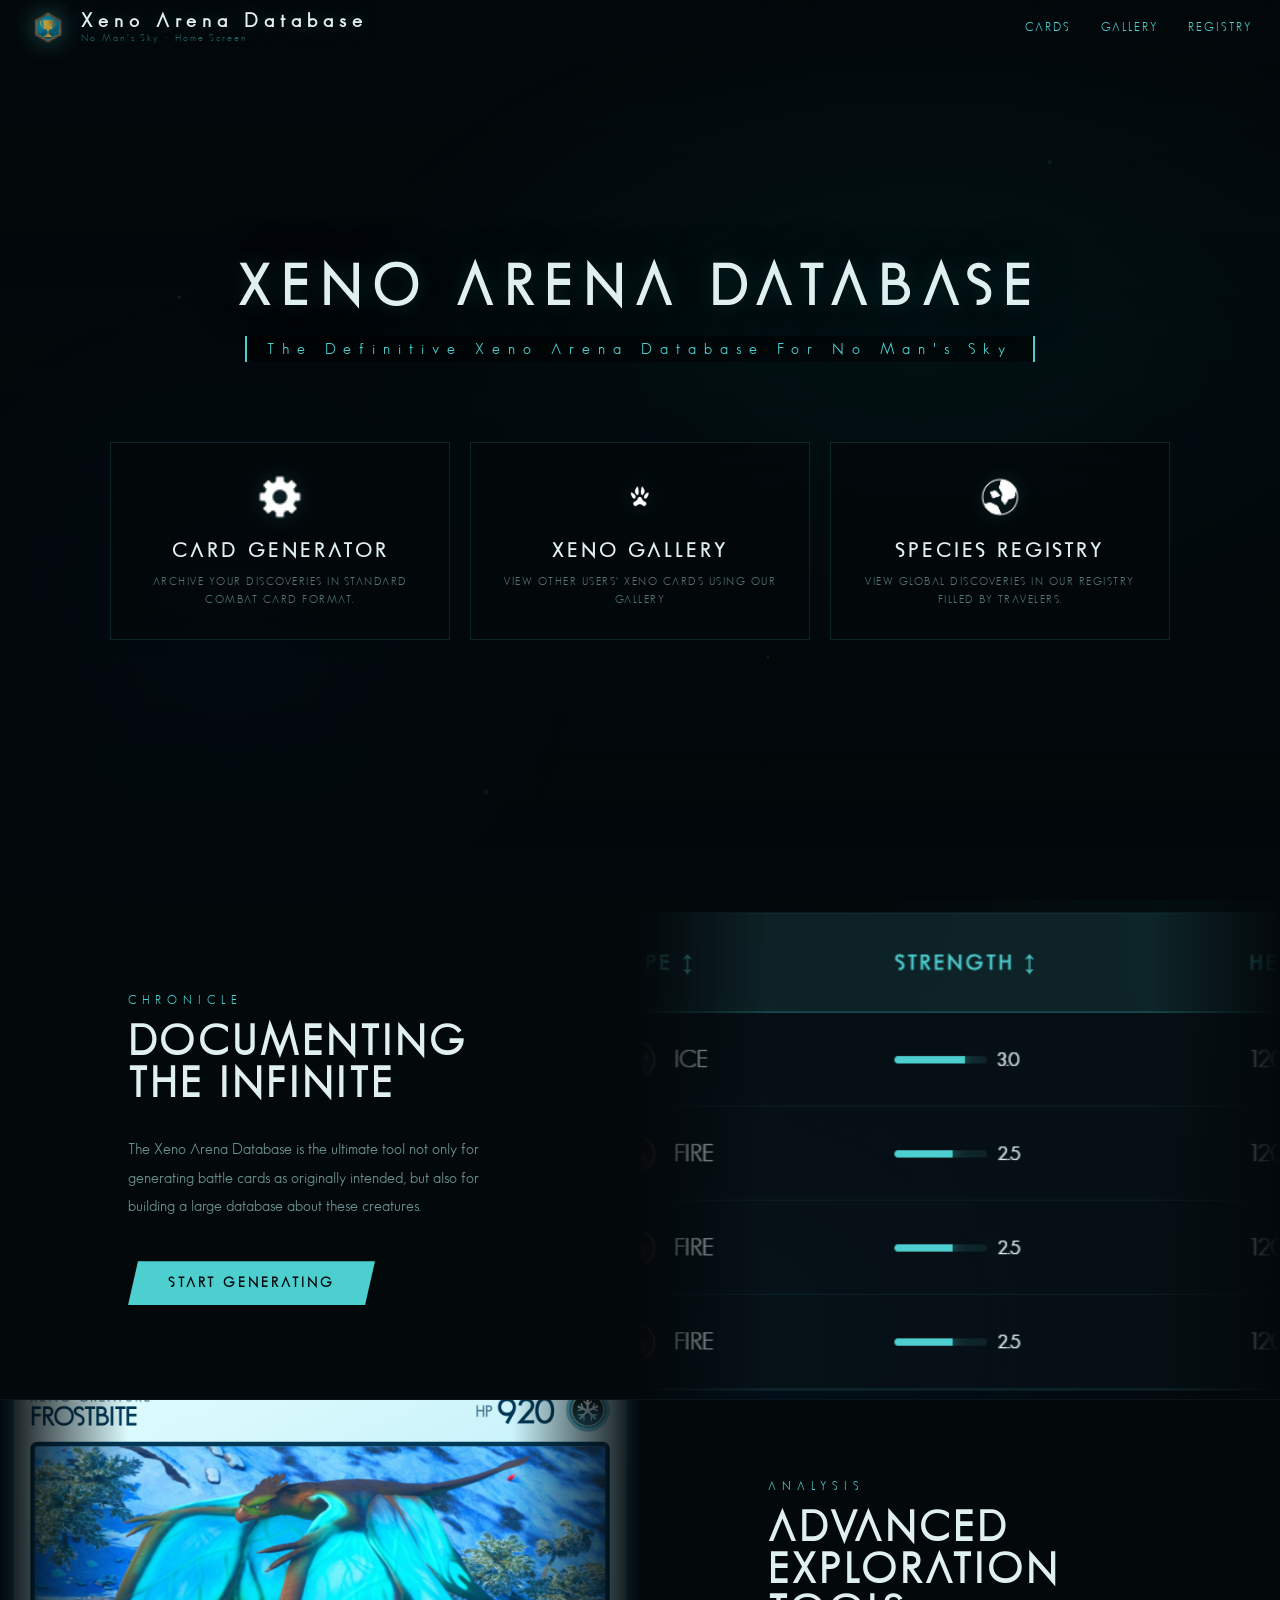
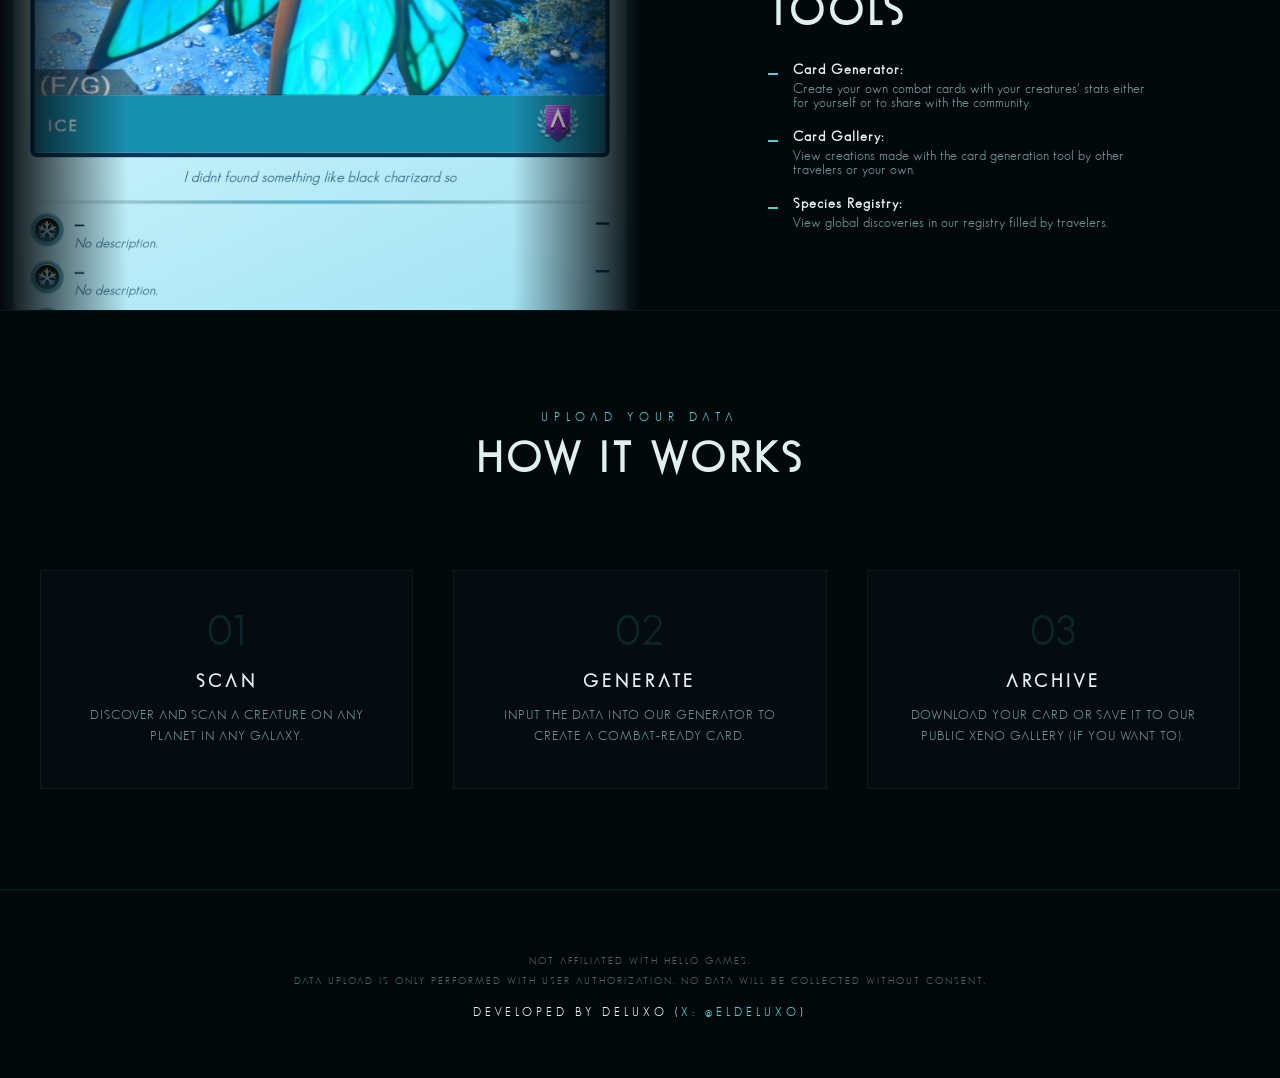
==== commit adee305b: "v0.3 Release + Rebrand" ====
--- a/index.html
+++ b/index.html
@@ -1,214 +1,514 @@
 <!DOCTYPE html>
 <html lang="en">
+
 <head>
   <meta charset="UTF-8">
   <meta name="viewport" content="width=device-width, initial-scale=1.0">
-  <title>Xeno Arena Card Generator</title>
-  <meta name="description"
-    content="Generate custom Pokémon-style combat cards for No Man's Sky creatures. Inspired by the Xeno Arena update.">
+  <title>Xeno Arena Database · No Man's Sky</title>
   <link rel="icon" href="icons/logo.png" type="image/png">
   <link rel="stylesheet" href="style.css">
+  <link href="https://unpkg.com/aos@2.3.1/dist/aos.css" rel="stylesheet">
+  <style>
+    html {
+      overflow-y: auto !important;
+      overflow-x: hidden;
+      height: auto !important;
+    }
+
+    body {
+      height: auto !important;
+      min-height: 100vh;
+      margin: 0;
+    }
+
+    body,
+    main,
+    .page-container,
+    .hero-section {
+      overflow: visible !important;
+    }
+
+    .page-container {
+      width: 100%;
+      margin: 0 auto;
+    }
+
+    .hero-section {
+      min-height: 100vh;
+      display: flex;
+      flex-direction: column;
+      align-items: center;
+      justify-content: center;
+      text-align: center;
+      padding: 120px 20px;
+      position: relative;
+    }
+
+    .hero-title {
+      font-family: 'NMSGeo', sans-serif;
+      font-size: clamp(28px, 6vw, 56px);
+      letter-spacing: 12px;
+      color: var(--white);
+      text-shadow: 0 0 40px rgba(0, 0, 0, 0.8), 0 0 20px var(--teal-glow);
+      margin-bottom: 20px;
+      text-transform: uppercase;
+    }
+
+    .hero-subtitle {
+      font-family: 'NMSGeo', sans-serif;
+      font-size: 16px;
+      letter-spacing: 8px;
+      color: var(--teal);
+      margin-bottom: 80px;
+      padding: 5px 20px;
+      background: rgba(0, 0, 0, 0.5);
+      backdrop-filter: blur(5px);
+      border-left: 2px solid var(--teal);
+      border-right: 2px solid var(--teal);
+    }
+
+    .nav-cards {
+      display: flex;
+      gap: 20px;
+      width: 100%;
+      max-width: 1100px;
+      justify-content: center;
+      flex-wrap: wrap;
+      z-index: 10;
+      padding: 0 20px;
+    }
+
+    .nav-card {
+      background: rgba(3, 8, 11, 0.8);
+      border: 1px solid var(--border);
+      padding: 30px 20px;
+      flex: 1;
+      min-width: 280px;
+      text-decoration: none;
+      transition: all 0.4s ease;
+      position: relative;
+      overflow: hidden;
+      backdrop-filter: blur(15px);
+      display: flex;
+      flex-direction: column;
+      align-items: center;
+    }
+
+    .nav-card:hover {
+      transform: translateY(-5px);
+      border-color: var(--teal);
+      background: rgba(8, 25, 30, 0.9);
+      box-shadow: 0 0 30px rgba(77, 207, 207, 0.2);
+    }
+
+    .nav-card-icon {
+      width: 48px;
+      height: 48px;
+      margin-bottom: 20px;
+      filter: drop-shadow(0 0 10px var(--teal-glow));
+      display: flex;
+      align-items: center;
+      justify-content: center;
+    }
+
+    .nav-card-icon img {
+      width: 100%;
+      height: 100%;
+      object-fit: contain;
+    }
+
+    .nav-card-title {
+      font-family: 'NMSGeo', sans-serif;
+      font-size: 20px;
+      letter-spacing: 4px;
+      color: var(--white);
+      margin-bottom: 12px;
+    }
+
+    .nav-card-desc {
+      font-size: 11px;
+      color: var(--dim);
+      line-height: 1.6;
+      text-transform: uppercase;
+      letter-spacing: 1.5px;
+      text-align: center;
+      opacity: 0.8;
+    }
+
+
+    .row-block {
+      display: flex;
+      min-height: 500px;
+      width: 100%;
+      background: var(--bg);
+      border-bottom: 1px solid var(--border2);
+      overflow: hidden;
+    }
+
+    .row-block.reverse {
+      flex-direction: row-reverse;
+    }
+
+    .row-block.centered {
+      justify-content: center;
+      text-align: center;
+      padding: 100px 20px;
+    }
+
+    .row-content {
+      flex: 1;
+      display: flex;
+      flex-direction: column;
+      justify-content: center;
+      padding: 80px 10%;
+      max-width: 50%;
+    }
+
+    .row-content.full-width {
+      max-width: 1200px;
+      padding: 0;
+    }
+
+    .row-image {
+      flex: 1;
+      background-size: cover;
+      background-position: center;
+      position: relative;
+      min-height: 400px;
+    }
+
+    .row-image::after {
+      content: '';
+      position: absolute;
+      inset: 0;
+      background: linear-gradient(to right, var(--bg), transparent 20%, transparent 80%, var(--bg));
+    }
+
+    .row-block.reverse .row-image::after {
+      background: linear-gradient(to left, var(--bg), transparent 20%, transparent 80%, var(--bg));
+    }
+
+    .block-label {
+      font-family: 'NMSGeo', sans-serif;
+      font-size: 12px;
+      letter-spacing: 6px;
+      color: var(--teal);
+      margin-bottom: 15px;
+    }
+
+    .block-title {
+      font-family: 'NMSGeo', sans-serif;
+      font-size: clamp(24px, 5vw, 42px);
+      letter-spacing: 4px;
+      color: var(--white);
+      margin-bottom: 30px;
+      text-transform: uppercase;
+    }
+
+    .block-text {
+      font-size: 16px;
+      line-height: 1.8;
+      color: var(--dim);
+      margin-bottom: 40px;
+    }
+
+    .btn-primary {
+      display: inline-block;
+      width: fit-content;
+      padding: 15px 40px;
+      background: var(--teal);
+      color: #03080b;
+      text-decoration: none;
+      font-family: 'NMSGeo', sans-serif;
+      font-size: 14px;
+      letter-spacing: 3px;
+      font-weight: bold;
+      transition: all 0.3s ease;
+      border: none;
+      clip-path: polygon(10px 0%, 100% 0%, calc(100% - 10px) 100%, 0% 100%);
+    }
+
+    .btn-primary:hover {
+      background: var(--white);
+      transform: scale(1.05);
+      box-shadow: 0 0 20px rgba(255, 255, 255, 0.3);
+    }
+
+    .block-list {
+      list-style: none;
+      gap: 20px;
+      display: flex;
+      flex-direction: column;
+    }
+
+    .block-list li {
+      font-size: 14px;
+      color: var(--dim);
+      padding-left: 25px;
+      position: relative;
+    }
+
+    .block-list li::before {
+      content: '';
+      position: absolute;
+      left: 0;
+      top: 10px;
+      width: 10px;
+      height: 2px;
+      background: var(--teal);
+    }
+
+    .block-list li strong {
+      color: var(--white);
+      display: block;
+      margin-bottom: 5px;
+      letter-spacing: 1px;
+    }
+
+    /* Steps Grid */
+    .steps-grid {
+      display: grid;
+      grid-template-columns: repeat(auto-fit, minmax(300px, 1fr));
+      gap: 40px;
+      margin-top: 60px;
+      width: 100%;
+    }
+
+    .step-card {
+      background: rgba(8, 18, 24, 0.4);
+      border: 1px solid var(--border2);
+      padding: 40px;
+      text-align: center;
+      transition: all 0.3s ease;
+    }
+
+    .step-card:hover {
+      border-color: var(--teal);
+      background: rgba(8, 18, 24, 0.6);
+    }
+
+    .step-num {
+      font-family: 'NMSGeo', sans-serif;
+      font-size: 42px;
+      color: var(--teal-dim);
+      display: block;
+      margin-bottom: 20px;
+      opacity: 0.3;
+    }
+
+    .step-card h4 {
+      font-family: 'NMSGeo', sans-serif;
+      font-size: 18px;
+      letter-spacing: 4px;
+      color: var(--white);
+      margin-bottom: 15px;
+    }
+
+    .step-card p {
+      font-size: 13px;
+      color: var(--dim);
+      line-height: 1.6;
+      text-transform: uppercase;
+      letter-spacing: 1px;
+    }
+
+    @media (max-width: 992px) {
+
+      .row-block,
+      .row-block.reverse {
+        flex-direction: column;
+      }
+
+      .row-content {
+        max-width: 100%;
+        padding: 60px 40px;
+        order: 2;
+      }
+
+      .row-image {
+        min-height: 300px;
+        order: 1;
+      }
+
+      .row-image::after {
+        background: linear-gradient(to top, var(--bg), transparent 30%);
+      }
+    }
+
+    #google_translate_element {
+      position: fixed;
+      bottom: 20px;
+      right: 20px;
+      z-index: 10000;
+    }
+
+    .skiptranslate.goog-te-gadget {
+      color: transparent !important;
+    }
+
+    .goog-te-gadget .goog-te-combo {
+      background: rgba(8, 18, 24, 0.9) !important;
+      border: 1px solid var(--teal-dim) !important;
+      color: var(--teal) !important;
+      padding: 5px !important;
+      font-family: 'NMSGeo', sans-serif !important;
+      font-size: 10px !important;
+      letter-spacing: 1px !important;
+      border-radius: 4px !important;
+      outline: none !important;
+    }
+
+    @media (max-width: 768px) {
+      .hero-section {
+        padding: 100px 20px 40px;
+      }
+
+      .info-blocks {
+        grid-template-columns: 1fr;
+      }
+    }
+  </style>
 </head>
+
 <body>
+  <div id="google_translate_element"></div>
+
   <header class="app-header">
     <div class="header-inner">
-      <div class="header-brand">
+      <a href="index.html" class="header-brand" style="text-decoration: none;">
         <img src="icons/logo.png" alt="Nokemon Logo" class="brand-logo">
         <div class="brand-text">
-          <h1 class="brand-title">Xeno Arena Card Generator</h1>
-          <p class="brand-sub">No Man's Sky · Xeno Arena Card Generator</p>
+          <h1 class="brand-title">Xeno Arena Database</h1>
+          <p class="brand-sub">No Man's Sky · Home Screen</p>
         </div>
-      </div>
+      </a>
+      <nav class="header-nav" style="display: flex; gap: 30px;">
+        <a href="generator.html" class="nav-link"
+          style="color: var(--teal); text-decoration: none; font-family: 'NMSGeo'; font-size: 12px; letter-spacing: 2px;">CARDS</a>
+        <a href="archive.html" class="nav-link"
+          style="color: var(--teal); text-decoration: none; font-family: 'NMSGeo'; font-size: 12px; letter-spacing: 2px;">GALLERY</a>
+        <a href="creatures.html" class="nav-link"
+          style="color: var(--teal); text-decoration: none; font-family: 'NMSGeo'; font-size: 12px; letter-spacing: 2px;">REGISTRY</a>
+      </nav>
     </div>
   </header>
-  <main class="app-main">
-    <div class="editor-area">
-      <nav class="editor-tabs" id="editor-tabs">
-        <button class="tab-btn active" data-tab="info">
-          <img src="icons/genes.png" alt="Creature" class="tab-icon"><span>Creature</span>
-        </button>
-        <button class="tab-btn" data-tab="type">
-          <img src="icons/fire.avif" alt="Type" class="tab-icon"><span>Type</span>
-        </button>
-        <button class="tab-btn" data-tab="image">
-          <img src="icons/paw.webp" alt="Image" class="tab-icon"><span>Image</span>
-        </button>
-        <button class="tab-btn" data-tab="attacks">
-          <img src="icons/attack_normal.avif" alt="Attacks" class="tab-icon"><span>Attacks</span>
-        </button>
-        <button class="tab-btn" data-tab="attrs">
-          <img src="classes/CLASS.S.webp" alt="Attributes" class="tab-icon"><span>Attributes</span>
-        </button>
-      </nav>
-      <div class="editor-content">
-        <div class="tab-panel active" id="tab-info">
-          <div class="form-group">
-            <label for="inp-name">Creature Name</label>
-            <input type="text" id="inp-name" placeholder="Creature Name" maxlength="22">
+
+  <main class="page-container">
+    <section class="hero-section"
+      style="background-image: linear-gradient(rgba(3, 8, 11, 0.4), rgba(3, 8, 11, 0.8)), url('nms_hero_cinematic_1776552961589.png'); background-size: cover; background-position: center; background-attachment: fixed;">
+      <h1 class="hero-title">Xeno Arena Database</h1>
+      <p class="hero-subtitle">The Definitive Xeno Arena Database For No Man's Sky</p>
+
+      <div class="nav-cards">
+        <a href="generator.html" class="nav-card">
+          <div class="nav-card-icon">
+            <img src="icons/create.webp" alt="Card Generator Icon">
           </div>
-          <div class="form-row">
-            <div class="form-group">
-              <label for="inp-hp">HP</label>
-              <input type="number" id="inp-hp" min="10" max="999" value="120">
+          <h3 class="nav-card-title">CARD GENERATOR</h3>
+          <p class="nav-card-desc">Archive your discoveries in standard combat card format.</p>
+        </a>
+        <a href="archive.html" class="nav-card">
+          <div class="nav-card-icon">
+            <img src="icons/fauna.webp" alt="Xeno Gallery Icon">
+          </div>
+          <h3 class="nav-card-title">XENO GALLERY</h3>
+          <p class="nav-card-desc">View other users' xeno cards using our gallery</p>
+        </a>
+        <a href="creatures.html" class="nav-card">
+          <div class="nav-card-icon">
+            <img src="icons/global.webp" alt="Species Registry Icon">
+          </div>
+          <h3 class="nav-card-title">SPECIES REGISTRY</h3>
+          <p class="nav-card-desc">View global discoveries in our registry filled by travelers.</p>
+        </a>
+      </div>
+    </section>
+
+    <section class="info-blocks">
+      <div class="row-block" data-aos="fade-right">
+        <div class="row-content">
+          <div class="block-label">CHRONICLE</div>
+          <h3 class="block-title">Documenting the Infinite</h3>
+          <p class="block-text">
+            The Xeno Arena Database is the ultimate tool not only for generating battle cards
+            as originally intended, but also for building a large database about these creatures.
+          </p>
+          <a href="generator.html" class="btn-primary">START GENERATING</a>
+        </div>
+        <div class="row-image" style="background-image: url('img/sample.png');"></div>
+      </div>
+
+      <div class="row-block reverse" data-aos="fade-left">
+        <div class="row-content">
+          <div class="block-label">ANALYSIS</div>
+          <h3 class="block-title">Advanced Exploration Tools</h3>
+          <ul class="block-list">
+            <li><strong>Card Generator:</strong> Create your own combat cards with your creatures' stats
+              either for yourself or to share with the community.</li>
+            <li><strong>Card Gallery:</strong> View creations made with the card generation tool by other
+              travelers or your own.</li>
+            <li><strong>Species Registry:</strong> View global discoveries in our registry filled by travelers.</li>
+          </ul>
+        </div>
+        <div class="row-image" style="background-image: url('img/frostbite-xeno-card.png');"></div>
+      </div>
+
+      <div class="row-block centered" data-aos="fade-up">
+        <div class="row-content full-width">
+          <div class="block-label">UPLOAD YOUR DATA</div>
+          <h3 class="block-title">How It Works</h3>
+          <div class="steps-grid">
+            <div class="step-card">
+              <span class="step-num">01</span>
+              <h4>SCAN</h4>
+              <p>Discover and scan a creature on any planet in any galaxy.</p>
             </div>
-            <div class="form-group">
-              <label for="inp-rarity">Class</label>
-              <select id="inp-rarity">
-                <option value="1">Cz</option>
-                <option value="2">B</option>
-                <option value="3" selected>A</option>
-                <option value="4">S</option>
-              </select>
+            <div class="step-card">
+              <span class="step-num">02</span>
+              <h4>GENERATE</h4>
+              <p>Input the data into our generator to create a combat-ready card.</p>
             </div>
-          </div>
-          <div class="form-group">
-            <label for="inp-number">Card Number</label>
-            <input type="text" id="inp-number" placeholder="001" maxlength="6" value="001">
-          </div>
-          <div class="font-section">
-            <div class="font-section-title">
-              <span>Aa</span> Custom Card Font
-            </div>
-            <div class="font-upload-row">
-              <input type="file" id="inp-font" accept=".ttf,.otf,.woff,.woff2" hidden>
-              <button class="font-upload-btn" id="btn-font-upload">
-                ↑ Upload Font
-              </button>
-              <span class="font-name-display" id="font-name-display">No font loaded</span>
-            </div>
-            <div class="font-scope-row">
-              <label class="font-scope-label">Apply to:</label>
-              <div class="font-scope-btns">
-                <button class="scope-btn active" data-scope="name" id="scope-name">Name only</button>
-                <button class="scope-btn" data-scope="card" id="scope-card">Whole card</button>
-              </div>
-            </div>
-            <button class="font-clear-btn" id="btn-font-clear" style="display:none">✕ Remove font</button>
-          </div>
-          <div class="glyph-section">
-            <div class="glyph-section-title">
-              <span>𖣘</span> Portal Glyphs
-            </div>
-            <p class="tab-hint" style="margin-top:0;">Max 12 glyphs. Click to add.</p>
-            <div class="glyph-input-display">
-              <div class="glyph-sequence" id="glyph-sequence"></div>
-              <button class="btn-icon" id="btn-glyph-backspace" title="Remove Last" disabled>⌫</button>
-              <button class="btn-icon" id="btn-glyph-clear" title="Clear All" disabled>✕</button>
-            </div>
-            <div class="glyph-picker" id="glyph-picker">
-              <!-- Glyph buttons injected by JS -->
+            <div class="step-card">
+              <span class="step-num">03</span>
+              <h4>ARCHIVE</h4>
+              <p>Download your card or save it to our public Xeno Gallery (if you want to).</p>
             </div>
           </div>
         </div>
-        <div class="tab-panel" id="tab-type">
-          <p class="tab-hint">Select the creature's environment type. This changes the card's color scheme.</p>
-          <div class="type-grid" id="type-grid"></div>
-        </div>
-        <div class="tab-panel" id="tab-image">
-          <div class="image-drop-zone" id="image-drop-zone">
-            <input type="file" id="inp-image" accept="image/*" hidden>
-            <div class="drop-placeholder" id="drop-placeholder">
-              <div class="drop-icon">📷</div>
-              <p>Click to upload<br><span>JPG · PNG · WEBP</span></p>
-            </div>
-            <img id="drop-preview" class="drop-img-preview" style="display:none" alt="Creature">
-          </div>
-          <button class="btn-secondary" id="btn-remove-img" style="display:none; margin-top:8px">✕ Remove Image</button>
-          <div class="form-row" id="art-style-row" style="display:none; margin-top:16px;">
-            <div class="form-group" style="margin:0;">
-              <label for="inp-img-style">Art Style</label>
-              <select id="inp-img-style">
-                <option value="normal">Normal (Cropped)</option>
-                <option value="fit">Fit Whole Image</option>
-                <option value="full">Full Card Art</option>
-              </select>
-            </div>
-          </div>
-          <div class="form-group" style="margin-top:16px">
-            <label for="inp-flavor">Flavor Text</label>
-            <textarea id="inp-flavor" rows="3" maxlength="110"
-              placeholder="A creature of immense power, born from the cosmos..."></textarea>
-            <div class="char-counter" id="flavor-counter">0 / 110</div>
-          </div>
-        </div>
-        <div class="tab-panel" id="tab-attacks">
-          <div id="attacks-editor"></div>
-        </div>
-        <div class="tab-panel" id="tab-attrs">
-          <p class="tab-hint">Rate each attribute using the NMS class system.</p>
-          <div id="attributes-editor"></div>
-        </div>
-      </div>
-    </div>
-    <section class="preview-panel">
-      <div class="preview-sticky">
-        <div class="preview-label">Live Preview</div>
-        <div class="card-wrapper">
-          <div class="card" id="card" data-type="fire">
-            <img id="card-full-bg" class="card-full-bg" src="" style="display:none" alt="">
-            <div class="card-full-overlay"></div>
-            <div class="card-shine"></div>
-            <div class="card-header">
-              <div class="card-name-block">
-                <div class="card-stage">XENO CREATURE</div>
-                <div class="card-name" id="prev-name">Creature Name</div>
-              </div>
-              <div class="card-hp-block">
-                <span class="hp-label">HP</span>
-                <span class="hp-value" id="prev-hp">120</span>
-                <div class="card-type-badge" id="prev-type-icon">
-                  <img src="icons/fire.avif" alt="FIRE" class="type-badge-img">
-                </div>
-              </div>
-            </div>
-            <div class="card-illus-frame">
-              <div class="card-illus-inner" id="prev-illus">
-                <div class="illus-empty">
-                  <span>📷</span>
-                  <p>Upload your creature</p>
-                </div>
-              </div>
-              <div class="illus-caption">
-                <span class="illus-type-tag" id="prev-type-tag">FIRE</span>
-                <span class="illus-rarity-tag rating-a" id="prev-rarity-tag">A</span>
-              </div>
-            </div>
-            <div class="card-flavor" id="prev-flavor">...
-            </div>
-            <div class="card-hr"></div>
-            <div class="card-attacks" id="prev-attacks"></div>
-            <div class="card-hr"></div>
-            <div class="card-attrs">
-              <div class="card-attr-item">
-                <span class="attr-label">COMBAT POT.</span>
-                <span class="attr-rating rating-a" id="prev-combat">A</span>
-              </div>
-              <div class="card-attr-item">
-                <span class="attr-label">AGILITY</span>
-                <span class="attr-rating rating-b" id="prev-agility">B</span>
-              </div>
-              <div class="card-attr-item">
-                <span class="attr-label">HEALTH</span>
-                <span class="attr-rating rating-b" id="prev-health">B</span>
-              </div>
-            </div>
-            <div class="card-glyphs" id="prev-glyphs" style="display: none;">
-              <!-- Glyphs injected here -->
-            </div>
-            <div class="card-footer">
-              <span class="footer-num">No. <span id="prev-num">001</span></span>
-              <span class="footer-brand">NO MAN'S SKY · XENO ARENA</span>
-            </div>
-          </div>
-        </div>
-        <button class="btn-download" id="btn-download">
-          <span>⬇</span> Download Card
-        </button>
       </div>
     </section>
   </main>
-  <script src="https://html2canvas.hertzen.com/dist/html2canvas.min.js"></script>
-  <script src="assets.js"></script>
-  <script src="script.js"></script>
+
+  <footer class="app-footer">
+    <div class="footer-content">
+      <div class="footer-text">
+        Not affiliated with Hello Games.<br>
+        Data upload is only performed with user authorization. No data will be collected without consent.
+      </div>
+      <div class="footer-credit">
+        DEVELOPED BY DELUXO (<a href="https://x.com/ElDeluxo" target="_blank">X: @ELDELUXO</a>)
+      </div>
+    </div>
+  </footer>
+
+  <script src="https://unpkg.com/aos@2.3.1/dist/aos.js"></script>
+  <script type="text/javascript">
+    AOS.init({
+      duration: 1000,
+      once: true,
+      offset: 200
+    });
+
+    function googleTranslateElementInit() {
+      new google.translate.TranslateElement({
+        pageLanguage: 'en',
+        includedLanguages: 'en,es',
+        autoDisplay: false
+      }, 'google_translate_element');
+    }
+  </script>
+  <script type="text/javascript"
+    src="https://translate.google.com/translate_a/element.js?cb=googleTranslateElementInit"></script>
 </body>
+
 </html>
--- a/style.css
+++ b/style.css
@@ -12,6 +12,87 @@
   margin: 0;
   padding: 0;
 }
+
+/* Premium NMS Scrollbar */
+::-webkit-scrollbar {
+  width: 10px;
+  height: 10px;
+}
+
+::-webkit-scrollbar-track {
+  background: rgba(8, 22, 28, 0.4);
+  border-left: 1px solid rgba(77, 207, 207, 0.05);
+}
+
+::-webkit-scrollbar-thumb {
+  background: var(--teal-dim);
+  border: 2px solid rgba(4, 15, 20, 1);
+  border-radius: 10px;
+  transition: all 0.3s cubic-bezier(0.4, 0, 0.2, 1);
+}
+
+::-webkit-scrollbar-thumb:hover {
+  background: var(--teal);
+  box-shadow: inset 0 0 10px rgba(0, 255, 255, 0.5);
+}
+
+
+/* Firefox */
+* {
+  scrollbar-width: thin;
+  scrollbar-color: var(--teal-dim) rgba(4, 15, 20, 0.4);
+}
+
+.scrollable-y {
+  overflow-y: auto !important;
+  overflow-x: hidden !important;
+  height: auto !important;
+  min-height: 100vh;
+}
+
+/* Google Translate Widget Styling */
+#google_translate_element {
+  position: fixed;
+  bottom: 20px;
+  right: 20px;
+  z-index: 10000;
+}
+
+.goog-te-gadget {
+  font-family: 'NMSGeo', sans-serif !important;
+  color: var(--teal-dim) !important;
+}
+
+
+.goog-te-gadget .goog-te-combo {
+  background: rgba(8, 18, 24, 0.95) !important;
+  border: 1px solid var(--teal-dim) !important;
+  border-radius: 4px !important;
+  color: var(--teal) !important;
+  padding: 6px 12px !important;
+  font-family: 'NMSGeo', sans-serif !important;
+  font-size: 11px !important;
+  letter-spacing: 1px !important;
+  outline: none !important;
+  cursor: pointer;
+  transition: all 0.2s;
+}
+
+.goog-te-gadget .goog-te-combo:hover {
+  border-color: var(--teal);
+  background: var(--input-bg) !important;
+}
+
+
+
+body {
+  top: 0px !important;
+}
+
+
+
+
+
 
 :root {
   --bg: #03080b;
@@ -64,28 +145,20 @@
 }
 
 .app-header {
-  position: fixed;
+  position: absolute;
   top: 0;
   left: 0;
   right: 0;
   height: 54px;
   z-index: 500;
-  background: rgba(3, 8, 11, 0.97);
-  border-bottom: 1px solid var(--teal-dim);
-  backdrop-filter: blur(12px);
+  background: transparent;
+  pointer-events: none;
   display: flex;
   align-items: center;
 }
 
 .app-header::after {
-  content: '';
-  position: absolute;
-  bottom: 0;
-  left: 0;
-  right: 0;
-  height: 1px;
-  background: linear-gradient(90deg, transparent 10%, var(--teal) 50%, transparent 90%);
-  opacity: 0.35;
+  display: none;
 }
 
 .header-inner {
@@ -95,7 +168,40 @@
   padding: 0 28px;
   display: flex;
   align-items: center;
+  justify-content: space-between;
   gap: 16px;
+  pointer-events: auto;
+}
+
+.header-langs {
+  display: flex;
+  gap: 10px;
+}
+
+.lang-btn {
+  background: transparent;
+  border: 1px solid var(--teal-dim);
+  color: var(--teal-dim);
+  padding: 4px 10px;
+  font-family: 'NMSGeo', sans-serif;
+  font-size: 10px;
+  font-weight: 900;
+  cursor: pointer;
+  transition: all 0.2s;
+  letter-spacing: 1px;
+}
+
+.lang-btn.active {
+  background: rgba(77, 207, 207, 0.15);
+  color: var(--teal);
+  border-color: var(--teal);
+  box-shadow: 0 0 12px rgba(77, 207, 207, 0.2);
+}
+
+.lang-btn:hover:not(.active) {
+  border-color: var(--teal);
+  color: var(--teal);
+  background: rgba(77, 207, 207, 0.05);
 }
 
 .header-brand {
@@ -136,105 +242,173 @@
 
 .app-main {
   position: fixed;
-  top: 54px;
+  top: 0;
   left: 0;
   right: 0;
   bottom: 0;
   display: grid;
-  grid-template-columns: 420px 1fr;
+  grid-template-columns: auto 1fr;
+  gap: 0;
   overflow: hidden;
   z-index: 1;
 }
 
 .editor-area {
   display: flex;
-  flex-direction: column;
+  flex-direction: row;
   height: 100%;
   overflow: hidden;
-  border-right: 1px solid var(--border2);
-  background: var(--panel);
-  backdrop-filter: blur(8px);
+  gap: 24px;
+  border: none;
+  background: transparent;
+  backdrop-filter: none;
+  padding: 80px 0 40px 40px;
+}
+
+.editor-sidebar {
+  width: 200px;
+  display: flex;
+  flex-direction: column;
+  flex-shrink: 0;
+}
+
+.editor-title {
+  font-family: 'NMSGeo', sans-serif;
+  font-size: 14px;
+  letter-spacing: 2px;
+  color: var(--white);
+  text-shadow: 0 0 10px rgba(255, 255, 255, 0.5);
+  margin-bottom: 20px;
+  display: flex;
+  align-items: center;
 }
 
 .editor-tabs {
   display: flex;
-  flex-shrink: 0;
-  background: rgba(3, 8, 11, 0.8);
-  border-bottom: 1px solid var(--border);
-}
-
-.tab-btn {
-  flex: 1;
-  display: flex;
   flex-direction: column;
-  align-items: center;
-  gap: 3px;
-  padding: 10px 4px;
+  gap: 6px;
   background: transparent;
   border: none;
-  border-right: 1px solid var(--border2);
-  color: var(--dim);
+}
+
+.tab-btn {
+  width: 100%;
+  display: flex;
+  align-items: center;
+  justify-content: flex-start;
+  padding: 14px 20px;
+  background: rgba(22, 53, 72, 0.8);
+  border: 1px solid rgba(77, 207, 207, 0.2);
+  color: #a0c0c0;
   cursor: pointer;
   font-family: 'NMSGeo', sans-serif;
-  font-size: 9px;
-  font-weight: 600;
-  letter-spacing: 1px;
-  text-transform: uppercase;
+  font-size: 14px;
+  letter-spacing: 3px;
+  text-transform: uppercase;
+  transition: all 0.2s;
+  border-radius: 4px;
   position: relative;
-  transition: background 0.15s, color 0.15s;
-}
-
-.tab-btn:last-child {
-  border-right: none;
-}
-
-.tab-icon {
-  width: 20px;
-  height: 20px;
-  object-fit: contain;
-  filter: drop-shadow(0 0 6px rgba(255, 255, 255, 0.1));
-  transition: filter 0.15s;
-}
-
-.tab-btn:hover .tab-icon {
-  filter: brightness(1.2) drop-shadow(0 0 8px rgba(77, 207, 207, 0.3));
-}
-
-.tab-btn.active .tab-icon {
-  filter: brightness(1.3) drop-shadow(0 0 10px rgba(77, 207, 207, 0.5));
-}
-
-.tab-btn::after {
+}
+
+.tab-btn:hover {
+  background: rgba(40, 90, 110, 0.8);
+  border-color: var(--teal);
+  color: var(--white);
+}
+
+.tab-btn.active {
+  background: rgba(30, 80, 100, 0.9);
+  color: var(--white);
+  border-color: var(--teal);
+  box-shadow: 0 0 15px rgba(77, 207, 207, 0.3);
+}
+
+.tab-btn.active::after {
   content: '';
   position: absolute;
-  top: 0;
-  left: 0;
-  right: 0;
+  right: -24px;
+  top: 50%;
+  transform: translateY(-50%);
+  width: 20px;
   height: 2px;
+  background: var(--teal);
+  box-shadow: 0 0 8px var(--teal);
+}
+
+.tab-btn-icon {
+  width: 24px;
+  height: 24px;
+  object-fit: contain;
+  margin-right: 16px;
+  flex-shrink: 0;
+  opacity: 0.7;
+  transition: all 0.2s;
+}
+
+.tab-btn:hover .tab-btn-icon,
+.tab-btn.active .tab-btn-icon {
+  opacity: 1;
+  filter: drop-shadow(0 0 8px var(--teal));
+}
+
+.drawer-overlay {
+  position: fixed;
+  inset: 0;
+  background: rgba(0, 0, 0, 0.6);
+  backdrop-filter: blur(4px);
+  z-index: 900;
+  opacity: 0;
+  pointer-events: none;
+  transition: opacity 0.3s;
+}
+
+.drawer-overlay.is-active {
+  opacity: 1;
+  pointer-events: auto;
+}
+
+.menu-toggle {
+  display: none;
+  position: fixed;
+  top: 15px;
+  right: 28px;
+  flex-direction: column;
+  justify-content: space-between;
+  width: 28px;
+  height: 20px;
   background: transparent;
-  transition: background 0.2s, box-shadow 0.2s;
-}
-
-.tab-btn:hover {
-  background: rgba(77, 207, 207, 0.04);
-  color: var(--white);
-}
-
-.tab-btn.active {
-  color: var(--teal);
-  background: rgba(0, 50, 55, 0.25);
-}
-
-.tab-btn.active::after {
+  border: none;
+  cursor: pointer;
+  padding: 0;
+  z-index: 5000;
+}
+
+.menu-toggle span {
+  width: 100%;
+  height: 2px;
   background: var(--teal);
-  box-shadow: 0 0 10px rgba(77, 207, 207, 0.6);
+  transition: all 0.3s;
+}
+
+.menu-toggle.is-active span:nth-child(1) {
+  transform: translateY(9px) rotate(45deg);
+}
+
+.menu-toggle.is-active span:nth-child(2) {
+  opacity: 0;
+}
+
+.menu-toggle.is-active span:nth-child(3) {
+  transform: translateY(-9px) rotate(-45deg);
 }
 
 .editor-content {
-  flex: 1;
+  width: 360px;
+  flex-shrink: 0;
   overflow-y: auto;
   overflow-x: hidden;
-  padding: 0;
+  padding: 0 16px 0 0;
+  background: transparent;
 }
 
 .editor-content::-webkit-scrollbar {
@@ -605,41 +779,42 @@
 
 .type-grid {
   display: grid;
-  grid-template-columns: repeat(4, 1fr);
-  border: 1px solid var(--border2);
+  grid-template-columns: repeat(3, 1fr);
+  gap: 12px;
+  border: none;
 }
 
 .type-btn {
   display: flex;
   flex-direction: column;
   align-items: center;
-  gap: 4px;
-  padding: 12px 4px;
-  background: transparent;
-  border: none;
-  border-right: 1px solid var(--border2);
-  color: var(--dim);
+  justify-content: center;
+  gap: 8px;
+  aspect-ratio: 1 / 1;
+  padding: 10px;
+  background: rgba(16, 28, 36, 0.85);
+  border: 1px solid rgba(77, 207, 207, 0.2);
+  border-radius: 12px;
+  color: var(--white);
   cursor: pointer;
   font-family: 'NMSGeo', sans-serif;
-  font-size: 9px;
-  font-weight: 600;
-  letter-spacing: 0.5px;
-  text-transform: uppercase;
-  position: relative;
-  transition: background 0.15s, color 0.15s;
-}
-
-.type-btn:last-child,
-.type-btn:nth-child(4) {
-  border-right: none;
-}
-
-.type-btn:nth-child(n+5) {
-  border-top: 1px solid var(--border2);
+  font-size: 12px;
+  font-weight: normal;
+  letter-spacing: 1px;
+  text-transform: uppercase;
+  transition: all 0.2s;
 }
 
 .type-btn:hover {
-  background: rgba(77, 207, 207, 0.04);
+  background: rgba(30, 50, 60, 0.9);
+  border-color: var(--teal);
+  box-shadow: 0 0 15px rgba(77, 207, 207, 0.2);
+}
+
+.type-btn.active {
+  background: rgba(20, 40, 50, 0.9);
+  border-color: var(--teal);
+  box-shadow: 0 0 20px rgba(77, 207, 207, 0.4);
   color: var(--white);
 }
 
@@ -649,8 +824,8 @@
 }
 
 .type-icon-img {
-  width: 28px;
-  height: 28px;
+  width: 36px;
+  height: 36px;
   object-fit: contain;
   filter: drop-shadow(0 0 4px rgba(255, 255, 255, 0.2));
 }
@@ -684,92 +859,52 @@
   display: block;
 }
 
-.type-btn::after {
-  content: '';
-  position: absolute;
-  top: 0;
-  left: 0;
-  right: 0;
-  height: 2px;
-  background: transparent;
-  transition: background 0.2s;
-}
-
-.type-btn.active {
-  color: #fff;
-}
-
 .type-btn[data-type="fire"].active {
-  background: rgba(200, 60, 0, 0.1);
-}
-
-.type-btn[data-type="fire"].active::after {
-  background: #FF4400;
-  box-shadow: 0 0 8px rgba(255, 68, 0, 0.7);
+  background: rgba(255, 68, 0, 0.2);
+  border-color: #FF4400;
+  box-shadow: 0 0 15px rgba(255, 68, 0, 0.4);
 }
 
 .type-btn[data-type="tropical"].active {
-  background: rgba(64, 160, 0, 0.1);
-}
-
-.type-btn[data-type="tropical"].active::after {
-  background: #5DC000;
-  box-shadow: 0 0 8px rgba(93, 192, 0, 0.7);
+  background: rgba(93, 192, 0, 0.2);
+  border-color: #5DC000;
+  box-shadow: 0 0 15px rgba(93, 192, 0, 0.4);
 }
 
 .type-btn[data-type="anomalous"].active {
-  background: rgba(136, 48, 192, 0.1);
-}
-
-.type-btn[data-type="anomalous"].active::after {
-  background: #9B30D0;
-  box-shadow: 0 0 8px rgba(155, 48, 208, 0.7);
+  background: rgba(155, 48, 208, 0.2);
+  border-color: #9B30D0;
+  box-shadow: 0 0 15px rgba(155, 48, 208, 0.4);
 }
 
 .type-btn[data-type="toxic"].active {
-  background: rgba(192, 160, 0, 0.1);
-}
-
-.type-btn[data-type="toxic"].active::after {
-  background: #80BB00;
-  box-shadow: 0 0 8px rgba(128, 187, 0, 0.7);
-
+  background: rgba(128, 187, 0, 0.2);
+  border-color: #80BB00;
+  box-shadow: 0 0 15px rgba(128, 187, 0, 0.4);
 }
 
 .type-btn[data-type="radioactive"].active {
-  background: rgba(112, 170, 0, 0.1);
-}
-
-.type-btn[data-type="radioactive"].active::after {
-  background: #D4B000;
-  box-shadow: 0 0 8px rgba(212, 176, 0, 0.7);
+  background: rgba(212, 176, 0, 0.2);
+  border-color: #D4B000;
+  box-shadow: 0 0 15px rgba(212, 176, 0, 0.4);
 }
 
 .type-btn[data-type="desert"].active {
-  background: rgba(144, 96, 48, 0.1);
-}
-
-.type-btn[data-type="desert"].active::after {
-  background: #9C6320;
-  box-shadow: 0 0 8px rgba(156, 99, 32, 0.7);
+  background: rgba(156, 99, 32, 0.2);
+  border-color: #9C6320;
+  box-shadow: 0 0 15px rgba(156, 99, 32, 0.4);
 }
 
 .type-btn[data-type="ice"].active {
-  background: rgba(32, 144, 176, 0.1);
-}
-
-.type-btn[data-type="ice"].active::after {
-  background: #30B0CC;
-  box-shadow: 0 0 8px rgba(48, 176, 204, 0.7);
+  background: rgba(48, 176, 204, 0.2);
+  border-color: #30B0CC;
+  box-shadow: 0 0 15px rgba(48, 176, 204, 0.4);
 }
 
 .type-btn[data-type="mechanical"].active {
-  background: rgba(24, 72, 160, 0.1);
-}
-
-.type-btn[data-type="mechanical"].active::after {
-  background: #1A4AAF;
-  box-shadow: 0 0 8px rgba(26, 74, 175, 0.7);
+  background: rgba(26, 74, 175, 0.2);
+  border-color: #1A4AAF;
+  box-shadow: 0 0 15px rgba(26, 74, 175, 0.4);
 }
 
 .image-drop-zone {
@@ -962,17 +1097,32 @@
   align-items: center;
   justify-content: center;
   height: 100%;
-  overflow: hidden;
-  padding: 24px;
+  overflow: auto;
+  padding: 40px;
   position: relative;
   z-index: 1;
 }
 
+
+.preview-panel::-webkit-scrollbar {
+  width: 4px;
+}
+
+.preview-panel::-webkit-scrollbar-thumb {
+  background: var(--teal-dim);
+  border-radius: 4px;
+}
+
 .preview-sticky {
   display: flex;
   flex-direction: column;
   align-items: center;
-  gap: 16px;
+  justify-content: center;
+  gap: 20px;
+  transform: scale(min(1, calc((100vh - 120px) / 720), calc((100vw - 650px) / 480)));
+  transform-origin: center center;
+  flex-shrink: 0;
+  margin: auto;
 }
 
 .preview-label {
@@ -1159,6 +1309,38 @@
   z-index: 10;
 }
 
+.card-patterns {
+  position: absolute;
+  inset: 0;
+  z-index: 0;
+  pointer-events: none;
+  opacity: 0;
+  transition: opacity 0.5s ease;
+  overflow: hidden;
+  display: flex;
+  flex-wrap: wrap;
+  justify-content: space-around;
+  align-content: space-around;
+  padding: 20px;
+  gap: 20px;
+  mask-image: linear-gradient(to top, rgba(0, 0, 0, 1) 0%, rgba(0, 0, 0, 0) 80%);
+  -webkit-mask-image: linear-gradient(to top, rgba(0, 0, 0, 1) 0%, rgba(0, 0, 0, 0) 80%);
+}
+
+.card.is-s-rank .card-patterns {
+  opacity: 0.35;
+}
+
+.pattern-unit {
+  width: 50px;
+  height: 50px;
+  background-size: contain;
+  background-repeat: no-repeat;
+  background-position: center;
+  mix-blend-mode: overlay;
+  filter: brightness(1.2) contrast(1.1);
+}
+
 .card-full-bg {
   position: absolute;
   inset: 0;
@@ -1235,7 +1417,7 @@
   z-index: 0;
 }
 
-.card>*:not(.card-full-bg):not(.card-full-overlay):not(.card-shine) {
+.card>*:not(.card-full-bg):not(.card-full-overlay):not(.card-shine):not(.card-patterns) {
   position: relative;
   z-index: 1;
 }
@@ -1311,6 +1493,42 @@
   overflow: hidden;
   flex-shrink: 0;
   box-shadow: inset 0 0 0 1px rgba(255, 255, 255, .3), 0 2px 8px rgba(0, 0, 0, .3);
+  position: relative;
+}
+
+.card-location {
+  position: absolute;
+  top: 0;
+  left: 0;
+  z-index: 20;
+  background: var(--ctext);
+  padding: 3px 12px;
+  border-radius: 0 0 10px 0;
+  color: var(--cbg1);
+  font-family: 'NMSGeo', sans-serif;
+  font-size: 8px;
+  font-weight: 700;
+  letter-spacing: 1.2px;
+  text-transform: uppercase;
+  display: flex;
+  align-items: center;
+  gap: 6px;
+  opacity: 0;
+  transform: translateY(-5px);
+  transition: all 0.4s cubic-bezier(0.175, 0.885, 0.32, 1.275);
+  pointer-events: none;
+}
+
+.card-location:not(:empty) {
+  opacity: 1;
+  transform: translateY(0);
+}
+
+.card-location::before {
+  content: '◈';
+  color: var(--cbg1);
+  font-size: 10px;
+  opacity: 0.7;
 }
 
 .card-illus-inner {
@@ -1594,6 +1812,60 @@
   transform: scale(.98);
 }
 
+.btn-save {
+  width: 100%;
+  display: flex;
+  align-items: center;
+  justify-content: center;
+  padding: 12px;
+  background: rgba(77, 207, 207, 0.05);
+  border: 1px solid rgba(77, 207, 207, 0.2);
+  color: var(--teal-dim);
+  cursor: pointer;
+  font-family: 'NMSGeo', sans-serif;
+  font-size: 11px;
+  font-weight: normal;
+  letter-spacing: 2px;
+  text-transform: uppercase;
+  transition: all 0.2s;
+  position: relative;
+}
+
+.btn-save:hover {
+  background: rgba(77, 207, 207, 0.15);
+  border-color: var(--teal);
+  color: var(--white);
+  box-shadow: 0 0 15px rgba(77, 207, 207, 0.2);
+}
+
+.btn-save:active {
+  transform: scale(0.98);
+}
+
+.btn-archive {
+  width: 100%;
+  display: flex;
+  align-items: center;
+  justify-content: center;
+  padding: 10px;
+  background: rgba(255, 255, 255, 0.05);
+  border: 1px solid rgba(255, 255, 255, 0.1);
+  color: #a0c0c0;
+  text-decoration: none;
+  font-family: 'NMSGeo', sans-serif;
+  font-size: 11px;
+  letter-spacing: 2px;
+  transition: all 0.2s;
+  text-transform: uppercase;
+}
+
+.btn-archive:hover {
+  background: rgba(255, 255, 255, 0.1);
+  color: #fff;
+  border-color: #fff;
+  box-shadow: 0 0 15px rgba(255, 255, 255, 0.1);
+}
+
 .btn-download.loading {
   opacity: .5;
   cursor: not-allowed;
@@ -1610,4 +1882,133 @@
   box-shadow: none !important;
   text-shadow: none !important;
   filter: none !important;
+}
+
+/* Mobile Responsiveness */
+@media (max-width: 900px) {
+  .menu-toggle {
+    display: flex;
+  }
+
+  .app-main {
+    padding: 60px 20px 20px 20px;
+    grid-template-columns: 1fr;
+    gap: 0;
+    z-index: 1000;
+  }
+
+  .app-header {
+    z-index: 100;
+  }
+
+  .back-nav {
+    position: absolute;
+  }
+
+  .header-langs {
+    margin-right: 50px;
+  }
+
+  .editor-area {
+    position: absolute;
+    top: 0;
+    left: -100%;
+    width: 320px;
+    height: 100vh;
+    z-index: 1100;
+    background: rgba(10, 25, 35, 1);
+    backdrop-filter: none;
+    transition: left 0.4s cubic-bezier(0.4, 0, 0.2, 1);
+    padding: 80px 20px 40px 20px;
+    border-right: 1px solid var(--teal-dim);
+    box-shadow: 20px 0 50px rgba(0, 0, 0, 0.5);
+    flex-direction: column;
+    overflow-y: auto;
+  }
+
+  .drawer-overlay {
+    z-index: 1050;
+  }
+
+  .editor-area.is-active {
+    left: 0;
+  }
+
+  .editor-sidebar {
+    width: 100%;
+    margin-bottom: 30px;
+  }
+
+  .editor-content {
+    width: 100%;
+    padding: 0;
+  }
+
+  .preview-panel {
+    padding: 0;
+  }
+
+  .preview-sticky {
+    transform: scale(min(1, calc((100vh - 120px) / 720), calc((100vw - 40px) / 450)));
+  }
+
+  .tab-btn.active::after {
+    display: none;
+  }
+}
+
+@media (max-width: 480px) {
+  .editor-area {
+    width: 100%;
+    border-right: none;
+  }
+
+  .brand-text {
+    display: none;
+  }
+}
+
+.app-footer {
+  background: rgba(3, 8, 11, 0.95);
+  border-top: 1px solid var(--border2);
+  padding: 60px 20px;
+  text-align: center;
+  position: relative;
+  backdrop-filter: blur(10px);
+  z-index: 10;
+  width: 100%;
+}
+
+.footer-content {
+  max-width: 800px;
+  margin: 0 auto;
+}
+
+.footer-text {
+  color: var(--dim);
+  font-size: 10px;
+  line-height: 2;
+  letter-spacing: 2px;
+  text-transform: uppercase;
+  margin-bottom: 15px;
+  opacity: 0.7;
+}
+
+.footer-credit {
+  color: var(--white);
+  font-family: 'NMSGeo', sans-serif;
+  font-size: 12px;
+  letter-spacing: 4px;
+  text-transform: uppercase;
+}
+
+.footer-credit a {
+  color: var(--teal);
+  text-decoration: none;
+  transition: all 0.3s ease;
+}
+
+.footer-credit a:hover {
+  color: var(--white);
+  text-shadow: 0 0 10px var(--teal-glow);
 }
